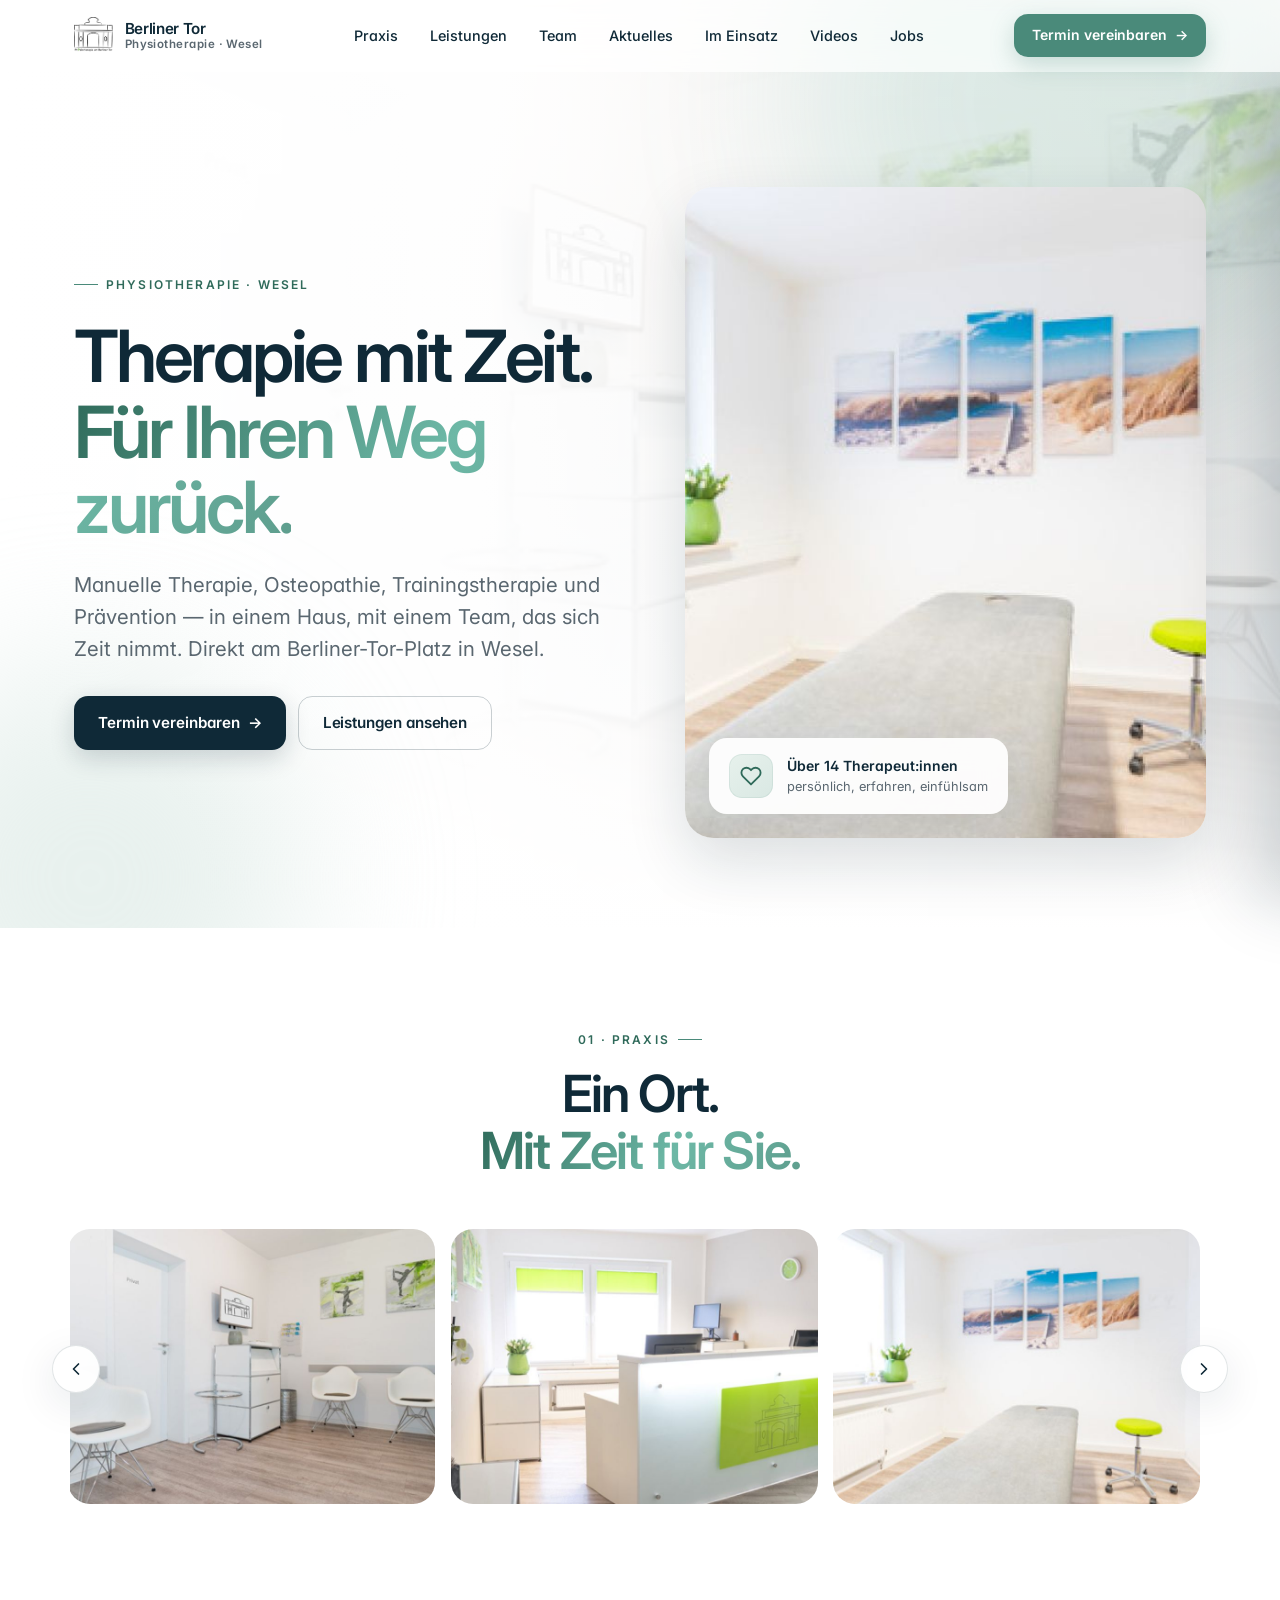
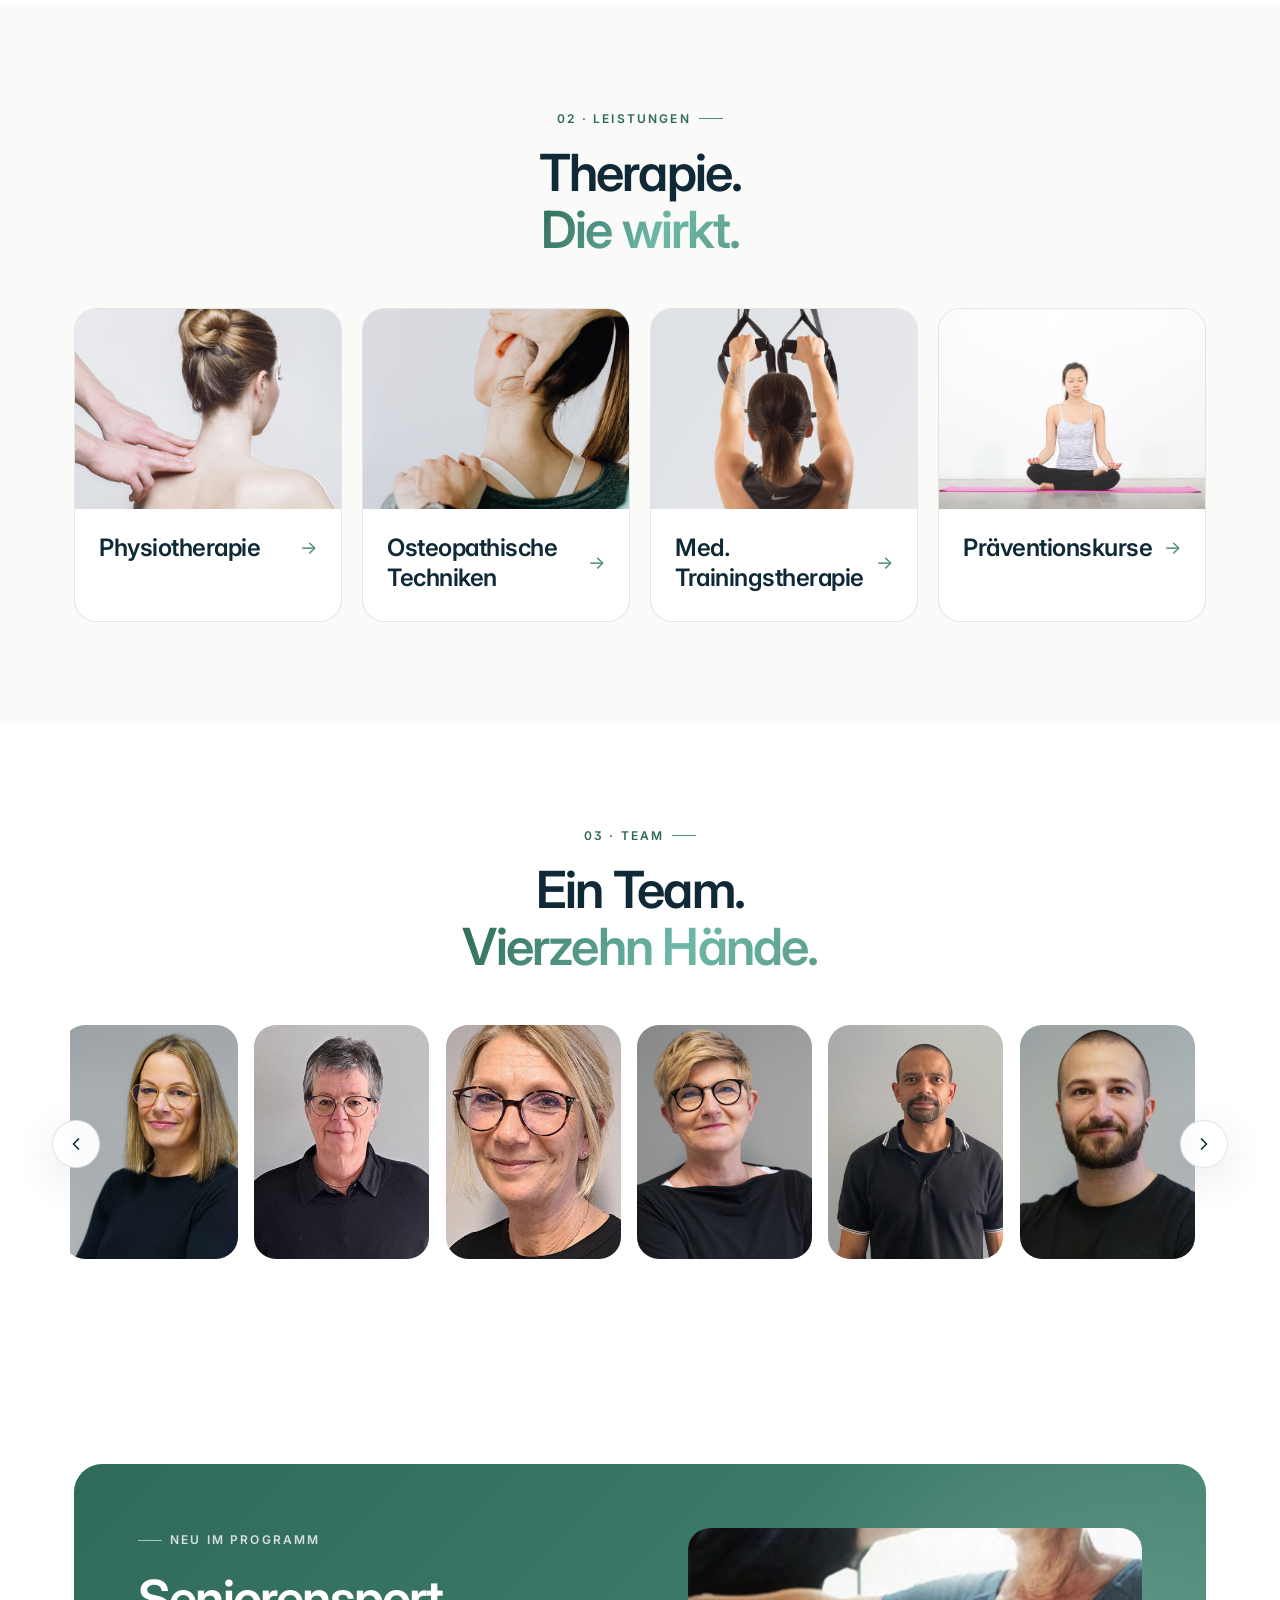
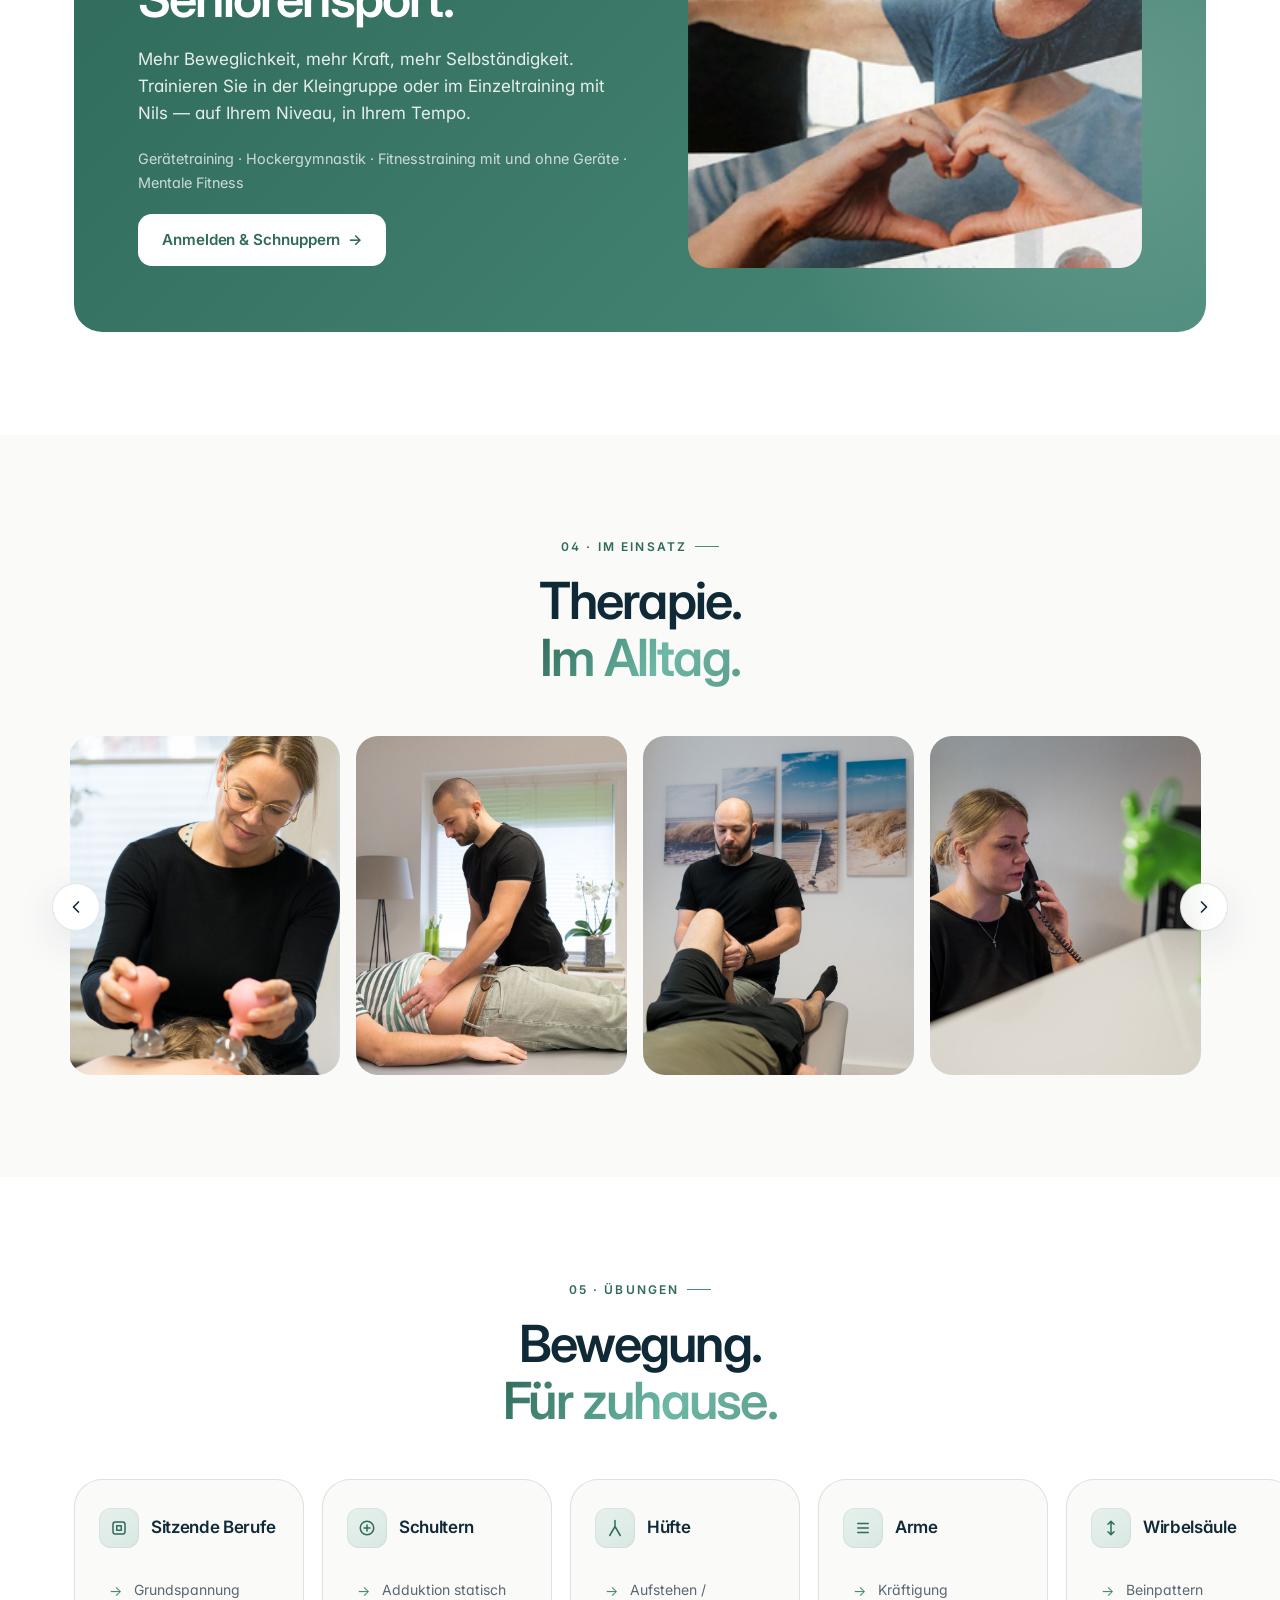
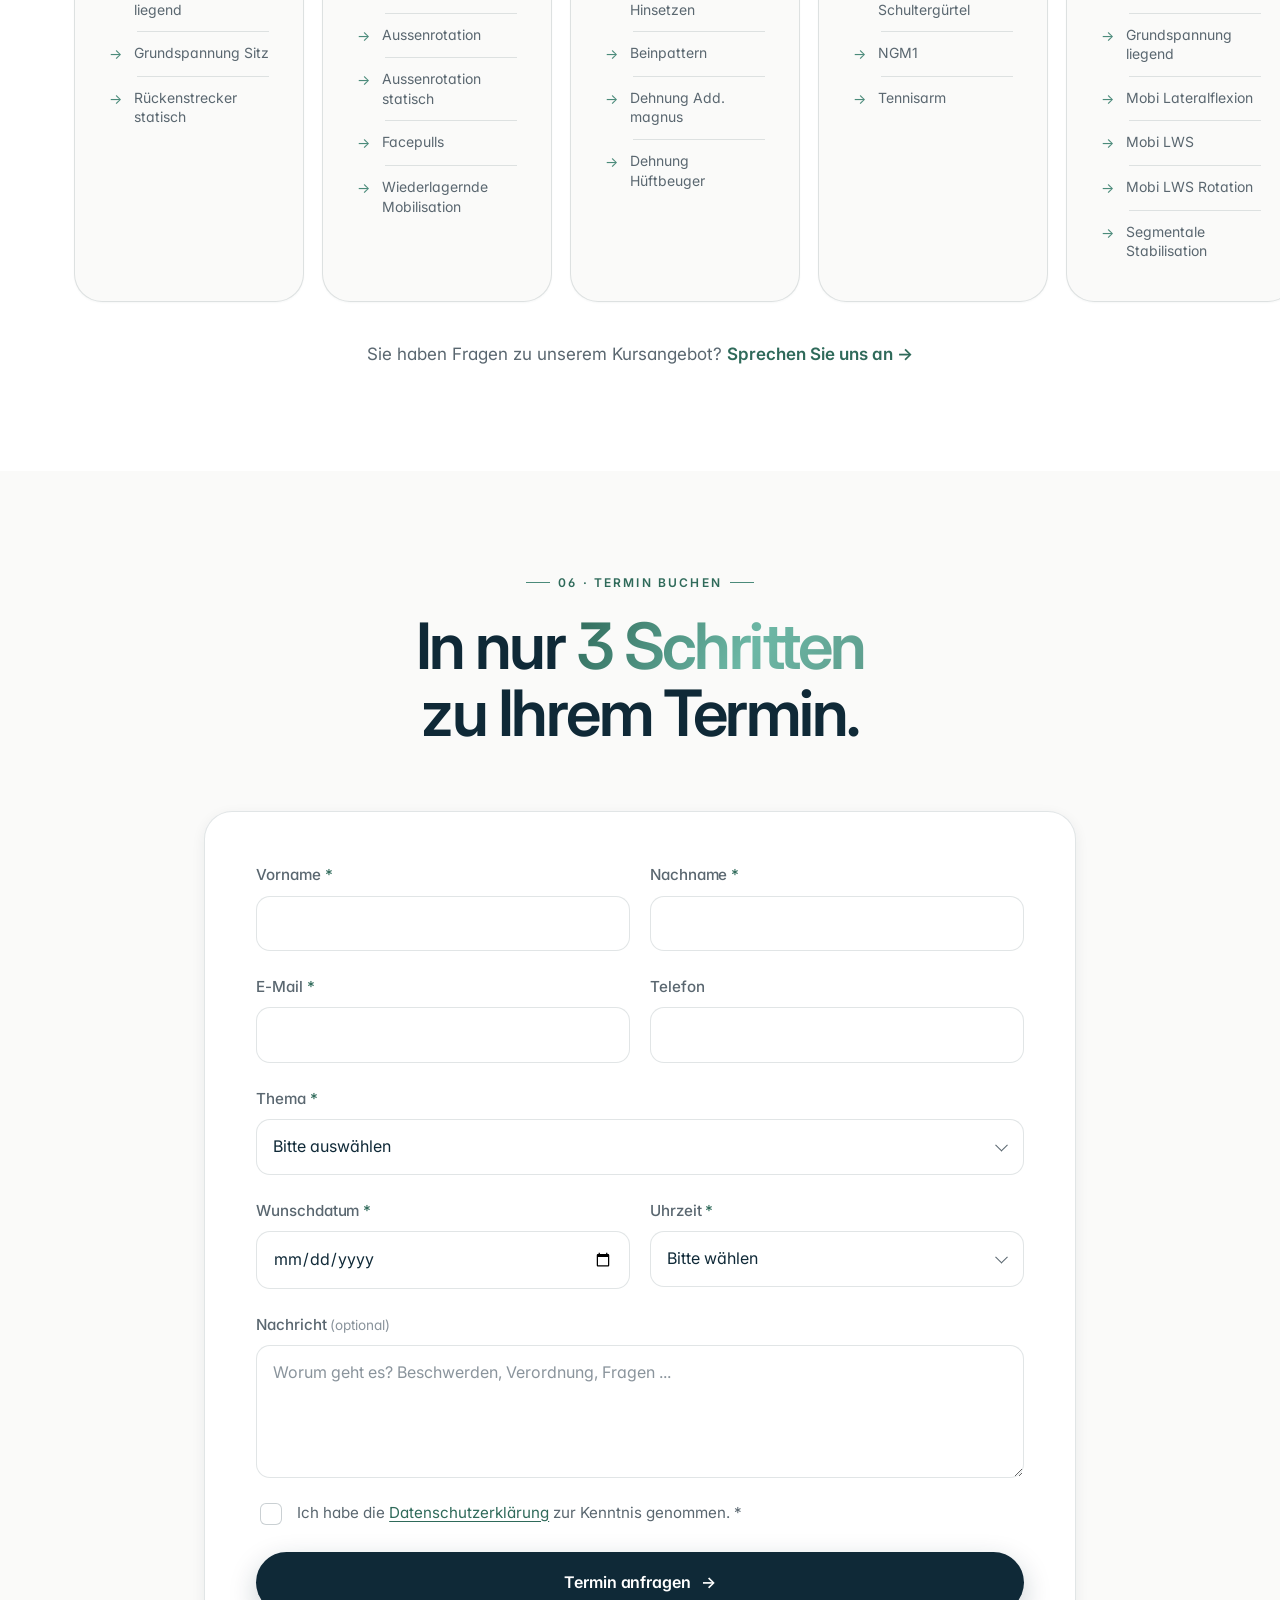
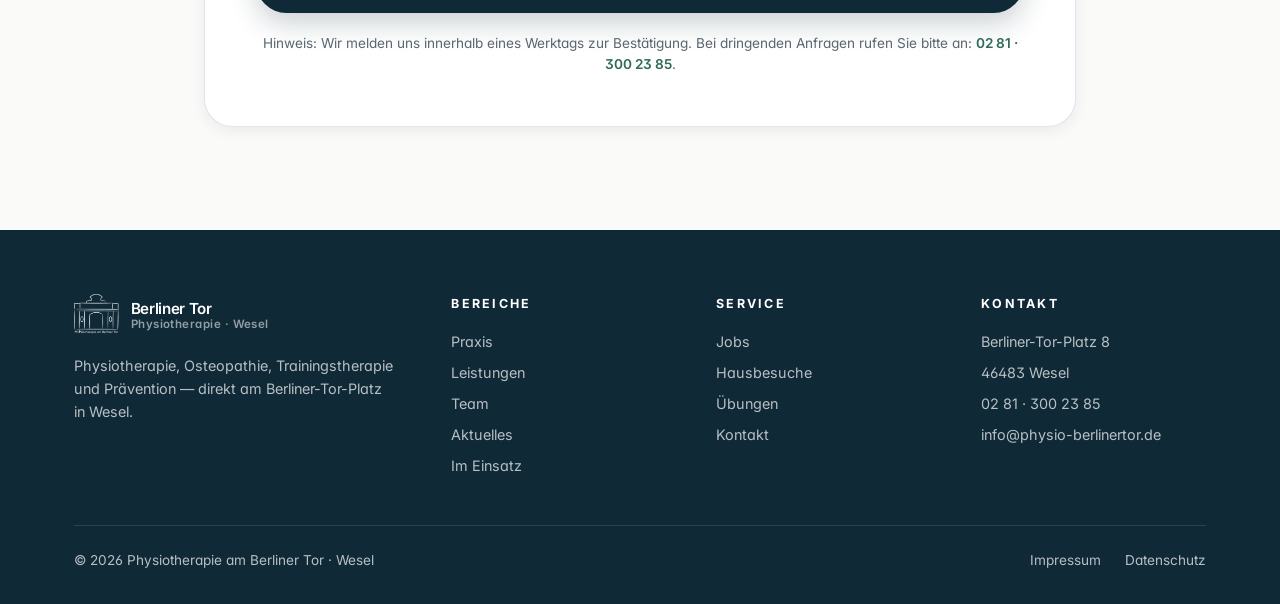
==== index.html @ 019f7c3c "Berlin Physio – Vanilla-HTML-Site Co-Authored-By: Claude Opus 4.8 (1M context) <noreply@anthropic.co" ====
<!DOCTYPE html>
<html lang="de">
<head>
  <meta charset="UTF-8" />
  <meta name="viewport" content="width=device-width, initial-scale=1.0" />
  <title>Physiotherapie am Berliner Tor — Wesel</title>
  <meta name="description" content="Physiotherapie, Osteopathie, Trainingstherapie und Präventionskurse in Wesel. Persönliche Behandlung am Berliner-Tor-Platz." />
  <meta name="theme-color" content="#0f2937" />

  <link rel="preconnect" href="https://fonts.googleapis.com">
  <link rel="preconnect" href="https://fonts.gstatic.com" crossorigin>
  <link rel="stylesheet" href="https://fonts.googleapis.com/css2?family=Inter:wght@400;500;600;700&family=Playfair+Display:ital,wght@1,500;1,600&display=swap">

  <link rel="icon" type="image/png" href="images/logo.png">
  <link rel="stylesheet" href="style.css">
</head>
<body>

<!-- =============== HEADER =============== -->
<header class="site-header" id="header">
  <div class="container nav">
    <a href="#" class="brand">
      <img src="images/logo.png" alt="Physiotherapie am Berliner Tor — Logo">
      <span class="brand-text">
        <strong>Berliner Tor</strong>
        <span>Physiotherapie · Wesel</span>
      </span>
    </a>

    <nav>
      <ul class="nav-list">
        <li><a href="#praxis">Praxis</a></li>
        <li><a href="#leistungen">Leistungen</a></li>
        <li><a href="#team">Team</a></li>
        <li><a href="#aktuelles">Aktuelles</a></li>
        <li><a href="#einsatz">Im Einsatz</a></li>
        <li><a href="#videos">Videos</a></li>
        <li><a href="jobs.html">Jobs</a></li>
      </ul>
    </nav>

    <a href="#termin" class="btn btn-accent btn-sm nav-cta">
      Termin vereinbaren
      <span class="arrow">→</span>
    </a>

    <button class="menu-toggle" id="menuToggle" aria-label="Menü">
      <span></span>
    </button>
  </div>
</header>

<!-- =============== DRAWER =============== -->
<aside class="drawer" id="drawer">
  <div class="drawer-inner">
    <a href="#praxis">Praxis</a>
    <a href="#leistungen">Leistungen</a>
    <a href="#team">Team</a>
    <a href="#aktuelles">Aktuelles</a>
    <a href="#einsatz">Im Einsatz</a>
    <a href="#videos">Videos</a>
    <a href="jobs.html">Jobs</a>
    <a href="kontakt.html">Kontakt</a>
    <a href="#termin" class="btn btn-accent">Termin vereinbaren</a>
  </div>
</aside>

<!-- =============== HERO =============== -->
<section class="hero">
  <div class="hero-bg" aria-hidden="true">
    <img src="images/praxis/warteraum-1.jpeg" alt="" loading="eager">
    <div class="hero-bg-wash"></div>
  </div>
  <span class="hero-orb hero-orb-1" aria-hidden="true"></span>
  <span class="hero-orb hero-orb-2" aria-hidden="true"></span>
  <div class="container hero-inner">
    <div class="hero-copy">
      <span class="eyebrow reveal">Physiotherapie · Wesel</span>
      <h1 class="reveal" data-delay="1">
        Therapie mit Zeit.<br>
        <span class="accent-gradient">Für Ihren Weg zurück.</span>
      </h1>
      <p class="lead reveal" data-delay="2">
        Manuelle Therapie, Osteopathie, Trainingstherapie und Prävention —
        in einem Haus, mit einem Team, das sich Zeit nimmt. Direkt am Berliner-Tor-Platz in Wesel.
      </p>

      <div class="hero-actions reveal" data-delay="3">
        <a href="#termin" class="btn btn-primary">
          Termin vereinbaren
          <span class="arrow">→</span>
        </a>
        <a href="#leistungen" class="btn btn-ghost">Leistungen ansehen</a>
      </div>

    </div>

    <div class="hero-visual reveal" data-delay="2">
      <img src="images/praxis/behandlungsraum-1.jpeg" alt="Behandlungsraum der Praxis" loading="eager">
      <div class="hero-badge">
        <div class="hero-badge-icon" aria-hidden="true">
          <svg width="22" height="22" viewBox="0 0 24 24" fill="none" stroke="currentColor" stroke-width="2" stroke-linecap="round" stroke-linejoin="round"><path d="M20.84 4.61a5.5 5.5 0 0 0-7.78 0L12 5.67l-1.06-1.06a5.5 5.5 0 0 0-7.78 7.78L12 21.23l8.84-8.84a5.5 5.5 0 0 0 0-7.78z"/></svg>
        </div>
        <div class="hero-badge-text">
          <strong>Über 14 Therapeut:innen</strong>
          <span>persönlich, erfahren, einfühlsam</span>
        </div>
      </div>
    </div>
  </div>
</section>

<!-- =============== PRAXIS =============== -->
<section id="praxis">
  <div class="container">
    <header class="section-head reveal">
      <span class="eyebrow">01 · Praxis</span>
      <h2>Ein Ort.<br><span class="accent-gradient">Mit Zeit für Sie.</span></h2>
    </header>

    <div class="carousel" data-carousel data-autoplay="3500">
      <div class="carousel-track praxis-track">
        <a class="carousel-item reveal" href="images/praxis/warteraum-1.jpeg" data-lightbox><img src="images/praxis/warteraum-1.jpeg" alt="Warteraum"></a>
        <a class="carousel-item reveal" href="images/praxis/anmeldung.jpeg" data-lightbox><img src="images/praxis/anmeldung.jpeg" alt="Anmeldung / Empfang"></a>
        <a class="carousel-item reveal" href="images/praxis/behandlungsraum-1.jpeg" data-lightbox><img src="images/praxis/behandlungsraum-1.jpeg" alt="Behandlungsraum"></a>
        <a class="carousel-item reveal" href="images/praxis/geraetetraining.jpeg" data-lightbox><img src="images/praxis/geraetetraining.jpeg" alt="Gerätetraining"></a>
        <a class="carousel-item reveal" href="images/praxis/behandlungsraum-2.jpeg" data-lightbox><img src="images/praxis/behandlungsraum-2.jpeg" alt="Weiterer Behandlungsraum"></a>
        <a class="carousel-item reveal" href="images/praxis/warteraum-2.jpeg" data-lightbox><img src="images/praxis/warteraum-2.jpeg" alt="Warteraum 2"></a>
        <a class="carousel-item reveal" href="images/praxis/towel.jpeg" data-lightbox><img src="images/praxis/towel.jpeg" alt="Wohlfühl-Atmosphäre"></a>
      </div>
      <button class="carousel-nav prev" aria-label="Zurück" data-prev>
        <svg width="20" height="20" viewBox="0 0 24 24" fill="none" stroke="currentColor" stroke-width="2" stroke-linecap="round" stroke-linejoin="round"><polyline points="15 18 9 12 15 6"/></svg>
      </button>
      <button class="carousel-nav next" aria-label="Weiter" data-next>
        <svg width="20" height="20" viewBox="0 0 24 24" fill="none" stroke="currentColor" stroke-width="2" stroke-linecap="round" stroke-linejoin="round"><polyline points="9 18 15 12 9 6"/></svg>
      </button>
    </div>
  </div>
</section>

<!-- =============== LEISTUNGEN =============== -->
<section id="leistungen" class="services">
  <div class="container">
    <header class="section-head reveal">
      <span class="eyebrow">02 · Leistungen</span>
      <h2>Therapie.<br><span class="accent-gradient">Die wirkt.</span></h2>
    </header>

    <div class="services-grid">
      <article class="service-card reveal">
        <div class="service-card-img"><img src="images/leistungen/physiotherapie.jpeg" alt="Physiotherapie"></div>
        <div class="service-card-body">
          <button type="button" class="service-toggle" aria-expanded="false">
            <h3>Physiotherapie</h3>
            <span class="service-arrow" aria-hidden="true">→</span>
          </button>
          <div class="service-panel">
            <div class="service-panel-inner">
              <ul>
                <li>Manuelle Therapie (MT)</li>
                <li>Krankengymnastik (KG)</li>
                <li>Manu-Fit</li>
                <li>Manuelle Lymphdrainage</li>
                <li>Kiefergelenk (CMD)</li>
                <li>Kinesiotaping & Schröpfen</li>
                <li>Hot Stone & Klassische Massage</li>
                <li>Thermotherapie</li>
                <li>Bobath · Hausbesuche</li>
              </ul>
            </div>
          </div>
        </div>
      </article>

      <article class="service-card reveal" data-delay="1">
        <div class="service-card-img"><img src="images/leistungen/osteopathie.jpeg" alt="Osteopathie"></div>
        <div class="service-card-body">
          <button type="button" class="service-toggle" aria-expanded="false">
            <h3>Osteopathische Techniken</h3>
            <span class="service-arrow" aria-hidden="true">→</span>
          </button>
          <div class="service-panel">
            <div class="service-panel-inner">
              <ul>
                <li>Parietale Techniken</li>
                <li>Fasziale Techniken</li>
                <li>General Osteopathic Treatment (GOT)</li>
                <li>Strain & Counterstrain</li>
              </ul>
            </div>
          </div>
        </div>
      </article>

      <article class="service-card reveal" data-delay="2">
        <div class="service-card-img"><img src="images/leistungen/mtt.jpeg" alt="Med. Trainingstherapie"></div>
        <div class="service-card-body">
          <button type="button" class="service-toggle" aria-expanded="false">
            <h3>Med. Trainingstherapie</h3>
            <span class="service-arrow" aria-hidden="true">→</span>
          </button>
          <div class="service-panel">
            <div class="service-panel-inner">
              <ul>
                <li>Krankengymnastik am Gerät</li>
                <li>Freies & betreutes Training</li>
                <li>Personal Training</li>
                <li>Funktionelles Training</li>
                <li>Einzel- oder Gruppentraining</li>
              </ul>
              <p class="service-note">Gruppentraining in Kleingruppen bis max. 5 Teilnehmer.</p>
            </div>
          </div>
        </div>
      </article>

      <article class="service-card reveal" data-delay="3">
        <div class="service-card-img"><img src="images/leistungen/praevention.jpeg" alt="Präventionskurse"></div>
        <div class="service-card-body">
          <button type="button" class="service-toggle" aria-expanded="false">
            <h3>Präventionskurse</h3>
            <span class="service-arrow" aria-hidden="true">→</span>
          </button>
          <div class="service-panel">
            <div class="service-panel-inner">
              <ul>
                <li>Hatha Yoga</li>
                <li>Rückenfit</li>
                <li>Faszientraining</li>
                <li>Seniorensport</li>
              </ul>
              <p class="service-note">Bis zu 80 % Erstattung über die Krankenkasse möglich (2× pro Jahr).</p>
            </div>
          </div>
        </div>
      </article>
    </div>
  </div>
</section>

<!-- =============== TEAM =============== -->
<section id="team">
  <div class="container">
    <header class="section-head reveal">
      <span class="eyebrow">03 · Team</span>
      <h2>Ein Team.<br><span class="accent-gradient">Vierzehn Hände.</span></h2>
    </header>

    <div class="carousel" data-carousel data-autoplay="3500">
      <div class="carousel-track team-track">
        <div class="carousel-item team-item reveal"><img src="images/team/inge.jpeg" alt="Inge"><div class="team-card-name">Inge</div></div>
        <div class="carousel-item team-item reveal"><img src="images/team/sonja.jpeg" alt="Sonja"><div class="team-card-name">Sonja · Empfang</div></div>
        <div class="carousel-item team-item reveal"><img src="images/team/alexandra.jpeg" alt="Alexandra"><div class="team-card-name">Alexandra</div></div>
        <div class="carousel-item team-item reveal"><img src="images/team/teammitglied-1.jpeg" alt="Teammitglied"><div class="team-card-name">Therapie</div></div>
        <div class="carousel-item team-item reveal"><img src="images/team/nils.jpeg" alt="Nils"><div class="team-card-name">Nils · Trainer</div></div>
        <div class="carousel-item team-item reveal"><img src="images/team/teammitglied-2.jpeg" alt="Teammitglied"><div class="team-card-name">Therapie</div></div>
        <div class="carousel-item team-item reveal"><img src="images/team/teammitglied-3.jpeg" alt="Teammitglied"><div class="team-card-name">Therapie</div></div>
        <div class="carousel-item team-item reveal"><img src="images/team/daniel.jpeg" alt="Daniel Borgmann"><div class="team-card-name">Daniel Borgmann</div></div>
        <div class="carousel-item team-item reveal"><img src="images/team/teammitglied-4.jpeg" alt="Teammitglied"><div class="team-card-name">Therapie</div></div>
        <div class="carousel-item team-item reveal"><img src="images/team/m-geling.jpeg" alt="M. Geling"><div class="team-card-name">M. Geling</div></div>
        <div class="carousel-item team-item reveal"><img src="images/team/david.jpeg" alt="David"><div class="team-card-name">David</div></div>
        <div class="carousel-item team-item reveal"><img src="images/team/malte.jpeg" alt="Malte"><div class="team-card-name">Malte</div></div>
        <div class="carousel-item team-item reveal"><img src="images/team/teammitglied-5.jpeg" alt="Teammitglied"><div class="team-card-name">Therapie</div></div>
        <div class="carousel-item team-item reveal"><img src="images/team/teammitglied-6.jpeg" alt="Teammitglied"><div class="team-card-name">Therapie</div></div>
      </div>
      <button class="carousel-nav prev" aria-label="Zurück" data-prev>
        <svg width="20" height="20" viewBox="0 0 24 24" fill="none" stroke="currentColor" stroke-width="2" stroke-linecap="round" stroke-linejoin="round"><polyline points="15 18 9 12 15 6"/></svg>
      </button>
      <button class="carousel-nav next" aria-label="Weiter" data-next>
        <svg width="20" height="20" viewBox="0 0 24 24" fill="none" stroke="currentColor" stroke-width="2" stroke-linecap="round" stroke-linejoin="round"><polyline points="9 18 15 12 9 6"/></svg>
      </button>
    </div>
  </div>
</section>

<!-- =============== AKTUELLES =============== -->
<section id="aktuelles">
  <div class="container">
    <div class="highlight reveal">
      <div class="highlight-copy">
        <span class="eyebrow">Neu im Programm</span>
        <h2>Seniorensport.</h2>
        <p>Mehr Beweglichkeit, mehr Kraft, mehr Selbständigkeit. Trainieren Sie in der Kleingruppe oder im Einzeltraining mit Nils — auf Ihrem Niveau, in Ihrem Tempo.</p>
        <p style="font-size: 0.9rem; opacity: 0.85;">
          Gerätetraining · Hockergymnastik · Fitnesstraining mit und ohne Geräte · Mentale Fitness
        </p>
        <a href="#termin" class="btn btn-light">
          Anmelden &amp; Schnuppern
          <span class="arrow">→</span>
        </a>
      </div>
      <div class="highlight-visual">
        <img src="images/aktuelles/seniorensport.png" alt="Seniorensport">
      </div>
    </div>
  </div>
</section>

<!-- =============== IM EINSATZ =============== -->
<section id="einsatz" class="einsatz">
  <div class="container">
    <header class="section-head reveal">
      <span class="eyebrow">04 · Im Einsatz</span>
      <h2>Therapie.<br><span class="accent-gradient">Im Alltag.</span></h2>
    </header>

    <div class="carousel" data-carousel data-autoplay="3500">
      <div class="carousel-track einsatz-track">
        <a class="carousel-item reveal" href="images/einsatz/einsatz-1.jpeg" data-lightbox><img src="images/einsatz/einsatz-1.jpeg" alt="Im Einsatz"></a>
        <a class="carousel-item reveal" href="images/einsatz/einsatz-2.jpeg" data-lightbox><img src="images/einsatz/einsatz-2.jpeg" alt="Im Einsatz"></a>
        <a class="carousel-item reveal" href="images/einsatz/einsatz-3.jpeg" data-lightbox><img src="images/einsatz/einsatz-3.jpeg" alt="Im Einsatz"></a>
        <a class="carousel-item reveal" href="images/einsatz/einsatz-4.jpeg" data-lightbox><img src="images/einsatz/einsatz-4.jpeg" alt="Im Einsatz"></a>
        <a class="carousel-item reveal" href="images/einsatz/training.jpeg" data-lightbox><img src="images/einsatz/training.jpeg" alt="Training"></a>
        <a class="carousel-item reveal" href="images/einsatz/einsatz-5.jpeg" data-lightbox><img src="images/einsatz/einsatz-5.jpeg" alt="Im Einsatz"></a>
        <a class="carousel-item reveal" href="images/einsatz/rezi.jpeg" data-lightbox><img src="images/einsatz/rezi.jpeg" alt="Rezeption"></a>
        <a class="carousel-item reveal" href="images/einsatz/einsatz-6.jpeg" data-lightbox><img src="images/einsatz/einsatz-6.jpeg" alt="Im Einsatz"></a>
        <a class="carousel-item reveal" href="images/einsatz/knie.jpeg" data-lightbox><img src="images/einsatz/knie.jpeg" alt="Knie-Therapie"></a>
      </div>
      <button class="carousel-nav prev" aria-label="Zurück" data-prev>
        <svg width="20" height="20" viewBox="0 0 24 24" fill="none" stroke="currentColor" stroke-width="2" stroke-linecap="round" stroke-linejoin="round"><polyline points="15 18 9 12 15 6"/></svg>
      </button>
      <button class="carousel-nav next" aria-label="Weiter" data-next>
        <svg width="20" height="20" viewBox="0 0 24 24" fill="none" stroke="currentColor" stroke-width="2" stroke-linecap="round" stroke-linejoin="round"><polyline points="9 18 15 12 9 6"/></svg>
      </button>
    </div>
  </div>
</section>

<!-- =============== VIDEOS =============== -->
<section id="videos">
  <div class="container">
    <header class="section-head reveal">
      <span class="eyebrow">05 · Übungen</span>
      <h2>Bewegung.<br><span class="accent-gradient">Für zuhause.</span></h2>
    </header>

    <div class="videos-grid">
      <div class="video-cat reveal">
        <div class="video-cat-head">
          <div class="icon"><svg width="18" height="18" viewBox="0 0 24 24" fill="none" stroke="currentColor" stroke-width="2" stroke-linecap="round" stroke-linejoin="round"><rect x="4" y="4" width="16" height="16" rx="3"/><path d="M9 9h6v6H9z"/></svg></div>
          <h4>Sitzende Berufe</h4>
        </div>
        <ul class="exercise-list">
          <li class="exercise">
            <button type="button" class="exercise-toggle" aria-expanded="false">
              <span class="exercise-arrow" aria-hidden="true">→</span>
              <span class="exercise-name">Grundspannung liegend</span>
            </button>
            <div class="exercise-panel">
              <div class="exercise-video">
                <video controls preload="none" playsinline>
                  <source src="images/video/sitzende-berufe/grundspannung-liegend-gestreckt.mp4" type="video/mp4">
                </video>
              </div>
              <ul class="exercise-points">
                <li>Ausgangsposition ruhig einnehmen</li>
                <li>Bewegung langsam und kontrolliert ausführen</li>
                <li>2–3 Sätze à 10–15 Wiederholungen</li>
                <li>Bei Schmerzen Übung abbrechen</li>
              </ul>
            </div>
          </li>
          <li class="exercise">
            <button type="button" class="exercise-toggle" aria-expanded="false">
              <span class="exercise-arrow" aria-hidden="true">→</span>
              <span class="exercise-name">Grundspannung Sitz</span>
            </button>
            <div class="exercise-panel">
              <div class="exercise-video">
                <video controls preload="none" playsinline>
                  <source src="images/video/sitzende-berufe/grundspannung-sitz.mp4" type="video/mp4">
                </video>
              </div>
              <ul class="exercise-points">
                <li>Ausgangsposition ruhig einnehmen</li>
                <li>Bewegung langsam und kontrolliert ausführen</li>
                <li>2–3 Sätze à 10–15 Wiederholungen</li>
                <li>Bei Schmerzen Übung abbrechen</li>
              </ul>
            </div>
          </li>
          <li class="exercise">
            <button type="button" class="exercise-toggle" aria-expanded="false">
              <span class="exercise-arrow" aria-hidden="true">→</span>
              <span class="exercise-name">Rückenstrecker statisch</span>
            </button>
            <div class="exercise-panel">
              <div class="exercise-video">
                <video controls preload="none" playsinline>
                  <source src="images/video/sitzende-berufe/rueckenstrecker-statisch.mp4" type="video/mp4">
                </video>
              </div>
              <ul class="exercise-points">
                <li>Ausgangsposition ruhig einnehmen</li>
                <li>Bewegung langsam und kontrolliert ausführen</li>
                <li>2–3 Sätze à 10–15 Wiederholungen</li>
                <li>Bei Schmerzen Übung abbrechen</li>
              </ul>
            </div>
          </li>
        </ul>
      </div>

      <div class="video-cat reveal" data-delay="1">
        <div class="video-cat-head">
          <div class="icon"><svg width="18" height="18" viewBox="0 0 24 24" fill="none" stroke="currentColor" stroke-width="2" stroke-linecap="round" stroke-linejoin="round"><circle cx="12" cy="12" r="9"/><path d="M8 12h8M12 8v8"/></svg></div>
          <h4>Schultern</h4>
        </div>
        <ul class="exercise-list">
          <li class="exercise">
            <button type="button" class="exercise-toggle" aria-expanded="false">
              <span class="exercise-arrow" aria-hidden="true">→</span>
              <span class="exercise-name">Adduktion statisch</span>
            </button>
            <div class="exercise-panel">
              <div class="exercise-video">
                <video controls preload="none" playsinline>
                  <source src="images/video/schulter/adduktion-schulter-statisch.mp4" type="video/mp4">
                </video>
              </div>
              <ul class="exercise-points">
                <li>Ausgangsposition ruhig einnehmen</li>
                <li>Bewegung langsam und kontrolliert ausführen</li>
                <li>2–3 Sätze à 10–15 Wiederholungen</li>
                <li>Bei Schmerzen Übung abbrechen</li>
              </ul>
            </div>
          </li>
          <li class="exercise">
            <button type="button" class="exercise-toggle" aria-expanded="false">
              <span class="exercise-arrow" aria-hidden="true">→</span>
              <span class="exercise-name">Aussenrotation</span>
            </button>
            <div class="exercise-panel">
              <div class="exercise-video">
                <video controls preload="none" playsinline>
                  <source src="images/video/schulter/aussenrotation-schulter.mp4" type="video/mp4">
                </video>
              </div>
              <ul class="exercise-points">
                <li>Ausgangsposition ruhig einnehmen</li>
                <li>Bewegung langsam und kontrolliert ausführen</li>
                <li>2–3 Sätze à 10–15 Wiederholungen</li>
                <li>Bei Schmerzen Übung abbrechen</li>
              </ul>
            </div>
          </li>
          <li class="exercise">
            <button type="button" class="exercise-toggle" aria-expanded="false">
              <span class="exercise-arrow" aria-hidden="true">→</span>
              <span class="exercise-name">Aussenrotation statisch</span>
            </button>
            <div class="exercise-panel">
              <div class="exercise-video">
                <video controls preload="none" playsinline>
                  <source src="images/video/schulter/aussenrotation-schultersstatisch.mp4" type="video/mp4">
                </video>
              </div>
              <ul class="exercise-points">
                <li>Ausgangsposition ruhig einnehmen</li>
                <li>Bewegung langsam und kontrolliert ausführen</li>
                <li>2–3 Sätze à 10–15 Wiederholungen</li>
                <li>Bei Schmerzen Übung abbrechen</li>
              </ul>
            </div>
          </li>
          <li class="exercise">
            <button type="button" class="exercise-toggle" aria-expanded="false">
              <span class="exercise-arrow" aria-hidden="true">→</span>
              <span class="exercise-name">Facepulls</span>
            </button>
            <div class="exercise-panel">
              <div class="exercise-video">
                <video controls preload="none" playsinline>
                  <source src="images/video/schulter/facepulls.mp4" type="video/mp4">
                </video>
              </div>
              <ul class="exercise-points">
                <li>Ausgangsposition ruhig einnehmen</li>
                <li>Bewegung langsam und kontrolliert ausführen</li>
                <li>2–3 Sätze à 10–15 Wiederholungen</li>
                <li>Bei Schmerzen Übung abbrechen</li>
              </ul>
            </div>
          </li>
          <li class="exercise">
            <button type="button" class="exercise-toggle" aria-expanded="false">
              <span class="exercise-arrow" aria-hidden="true">→</span>
              <span class="exercise-name">Wiederlagernde Mobilisation</span>
            </button>
            <div class="exercise-panel">
              <div class="exercise-video">
                <video controls preload="none" playsinline>
                  <source src="images/video/schulter/wiederlagernde-mobilisation-schulter.mp4" type="video/mp4">
                </video>
              </div>
              <ul class="exercise-points">
                <li>Ausgangsposition ruhig einnehmen</li>
                <li>Bewegung langsam und kontrolliert ausführen</li>
                <li>2–3 Sätze à 10–15 Wiederholungen</li>
                <li>Bei Schmerzen Übung abbrechen</li>
              </ul>
            </div>
          </li>
        </ul>
      </div>

      <div class="video-cat reveal" data-delay="2">
        <div class="video-cat-head">
          <div class="icon"><svg width="18" height="18" viewBox="0 0 24 24" fill="none" stroke="currentColor" stroke-width="2" stroke-linecap="round" stroke-linejoin="round"><path d="M12 2v8M5 22l7-12 7 12"/></svg></div>
          <h4>Hüfte</h4>
        </div>
        <ul class="exercise-list">
          <li class="exercise">
            <button type="button" class="exercise-toggle" aria-expanded="false">
              <span class="exercise-arrow" aria-hidden="true">→</span>
              <span class="exercise-name">Aufstehen / Hinsetzen</span>
            </button>
            <div class="exercise-panel">
              <div class="exercise-video">
                <video controls preload="none" playsinline>
                  <source src="images/video/huefte/aufstehen-hinsetzen.mp4" type="video/mp4">
                </video>
              </div>
              <ul class="exercise-points">
                <li>Ausgangsposition ruhig einnehmen</li>
                <li>Bewegung langsam und kontrolliert ausführen</li>
                <li>2–3 Sätze à 10–15 Wiederholungen</li>
                <li>Bei Schmerzen Übung abbrechen</li>
              </ul>
            </div>
          </li>
          <li class="exercise">
            <button type="button" class="exercise-toggle" aria-expanded="false">
              <span class="exercise-arrow" aria-hidden="true">→</span>
              <span class="exercise-name">Beinpattern</span>
            </button>
            <div class="exercise-panel">
              <div class="exercise-video">
                <video controls preload="none" playsinline>
                  <source src="images/video/huefte/beinpattern.mp4" type="video/mp4">
                </video>
              </div>
              <ul class="exercise-points">
                <li>Ausgangsposition ruhig einnehmen</li>
                <li>Bewegung langsam und kontrolliert ausführen</li>
                <li>2–3 Sätze à 10–15 Wiederholungen</li>
                <li>Bei Schmerzen Übung abbrechen</li>
              </ul>
            </div>
          </li>
          <li class="exercise">
            <button type="button" class="exercise-toggle" aria-expanded="false">
              <span class="exercise-arrow" aria-hidden="true">→</span>
              <span class="exercise-name">Dehnung Add. magnus</span>
            </button>
            <div class="exercise-panel">
              <div class="exercise-video">
                <video controls preload="none" playsinline>
                  <source src="images/video/huefte/dehnung-add-magnus.mp4" type="video/mp4">
                </video>
              </div>
              <ul class="exercise-points">
                <li>Ausgangsposition ruhig einnehmen</li>
                <li>Bewegung langsam und kontrolliert ausführen</li>
                <li>2–3 Sätze à 10–15 Wiederholungen</li>
                <li>Bei Schmerzen Übung abbrechen</li>
              </ul>
            </div>
          </li>
          <li class="exercise">
            <button type="button" class="exercise-toggle" aria-expanded="false">
              <span class="exercise-arrow" aria-hidden="true">→</span>
              <span class="exercise-name">Dehnung Hüftbeuger</span>
            </button>
            <div class="exercise-panel">
              <div class="exercise-video">
                <video controls preload="none" playsinline>
                  <source src="images/video/huefte/dehnung-hueftbeuger.mp4" type="video/mp4">
                </video>
              </div>
              <ul class="exercise-points">
                <li>Ausgangsposition ruhig einnehmen</li>
                <li>Bewegung langsam und kontrolliert ausführen</li>
                <li>2–3 Sätze à 10–15 Wiederholungen</li>
                <li>Bei Schmerzen Übung abbrechen</li>
              </ul>
            </div>
          </li>
        </ul>
      </div>

      <div class="video-cat reveal" data-delay="3">
        <div class="video-cat-head">
          <div class="icon"><svg width="18" height="18" viewBox="0 0 24 24" fill="none" stroke="currentColor" stroke-width="2" stroke-linecap="round" stroke-linejoin="round"><path d="M5 12h14M5 6h14M5 18h14"/></svg></div>
          <h4>Arme</h4>
        </div>
        <ul class="exercise-list">
          <li class="exercise">
            <button type="button" class="exercise-toggle" aria-expanded="false">
              <span class="exercise-arrow" aria-hidden="true">→</span>
              <span class="exercise-name">Kräftigung Schultergürtel</span>
            </button>
            <div class="exercise-panel">
              <div class="exercise-video">
                <video controls preload="none" playsinline>
                  <source src="images/video/arme/kraeftigung-schulterguertel.mp4" type="video/mp4">
                </video>
              </div>
              <ul class="exercise-points">
                <li>Ausgangsposition ruhig einnehmen</li>
                <li>Bewegung langsam und kontrolliert ausführen</li>
                <li>2–3 Sätze à 10–15 Wiederholungen</li>
                <li>Bei Schmerzen Übung abbrechen</li>
              </ul>
            </div>
          </li>
          <li class="exercise">
            <button type="button" class="exercise-toggle" aria-expanded="false">
              <span class="exercise-arrow" aria-hidden="true">→</span>
              <span class="exercise-name">NGM1</span>
            </button>
            <div class="exercise-panel">
              <div class="exercise-video">
                <video controls preload="none" playsinline>
                  <source src="images/video/arme/ngm1.mp4" type="video/mp4">
                </video>
              </div>
              <ul class="exercise-points">
                <li>Ausgangsposition ruhig einnehmen</li>
                <li>Bewegung langsam und kontrolliert ausführen</li>
                <li>2–3 Sätze à 10–15 Wiederholungen</li>
                <li>Bei Schmerzen Übung abbrechen</li>
              </ul>
            </div>
          </li>
          <li class="exercise">
            <button type="button" class="exercise-toggle" aria-expanded="false">
              <span class="exercise-arrow" aria-hidden="true">→</span>
              <span class="exercise-name">Tennisarm</span>
            </button>
            <div class="exercise-panel">
              <div class="exercise-video">
                <video controls preload="none" playsinline>
                  <source src="images/video/arme/tennisarm.mp4" type="video/mp4">
                </video>
              </div>
              <ul class="exercise-points">
                <li>Ausgangsposition ruhig einnehmen</li>
                <li>Bewegung langsam und kontrolliert ausführen</li>
                <li>2–3 Sätze à 10–15 Wiederholungen</li>
                <li>Bei Schmerzen Übung abbrechen</li>
              </ul>
            </div>
          </li>
        </ul>
      </div>

      <div class="video-cat reveal" data-delay="4">
        <div class="video-cat-head">
          <div class="icon"><svg width="18" height="18" viewBox="0 0 24 24" fill="none" stroke="currentColor" stroke-width="2" stroke-linecap="round" stroke-linejoin="round"><path d="M12 3v18M8 7l4-4 4 4M8 17l4 4 4-4"/></svg></div>
          <h4>Wirbelsäule</h4>
        </div>
        <ul class="exercise-list">
          <li class="exercise">
            <button type="button" class="exercise-toggle" aria-expanded="false">
              <span class="exercise-arrow" aria-hidden="true">→</span>
              <span class="exercise-name">Beinpattern</span>
            </button>
            <div class="exercise-panel">
              <div class="exercise-video">
                <video controls preload="none" playsinline>
                  <source src="images/video/wirbelsaeule-becken/beinpattern.mp4" type="video/mp4">
                </video>
              </div>
              <ul class="exercise-points">
                <li>Ausgangsposition ruhig einnehmen</li>
                <li>Bewegung langsam und kontrolliert ausführen</li>
                <li>2–3 Sätze à 10–15 Wiederholungen</li>
                <li>Bei Schmerzen Übung abbrechen</li>
              </ul>
            </div>
          </li>
          <li class="exercise">
            <button type="button" class="exercise-toggle" aria-expanded="false">
              <span class="exercise-arrow" aria-hidden="true">→</span>
              <span class="exercise-name">Grundspannung liegend</span>
            </button>
            <div class="exercise-panel">
              <div class="exercise-video">
                <video controls preload="none" playsinline>
                  <source src="images/video/wirbelsaeule-becken/grundspannung-liegend-gestreckt.mp4" type="video/mp4">
                </video>
              </div>
              <ul class="exercise-points">
                <li>Ausgangsposition ruhig einnehmen</li>
                <li>Bewegung langsam und kontrolliert ausführen</li>
                <li>2–3 Sätze à 10–15 Wiederholungen</li>
                <li>Bei Schmerzen Übung abbrechen</li>
              </ul>
            </div>
          </li>
          <li class="exercise">
            <button type="button" class="exercise-toggle" aria-expanded="false">
              <span class="exercise-arrow" aria-hidden="true">→</span>
              <span class="exercise-name">Mobi Lateralflexion</span>
            </button>
            <div class="exercise-panel">
              <div class="exercise-video">
                <video controls preload="none" playsinline>
                  <source src="images/video/wirbelsaeule-becken/mobi-lateralflexion.mp4" type="video/mp4">
                </video>
              </div>
              <ul class="exercise-points">
                <li>Ausgangsposition ruhig einnehmen</li>
                <li>Bewegung langsam und kontrolliert ausführen</li>
                <li>2–3 Sätze à 10–15 Wiederholungen</li>
                <li>Bei Schmerzen Übung abbrechen</li>
              </ul>
            </div>
          </li>
          <li class="exercise">
            <button type="button" class="exercise-toggle" aria-expanded="false">
              <span class="exercise-arrow" aria-hidden="true">→</span>
              <span class="exercise-name">Mobi LWS</span>
            </button>
            <div class="exercise-panel">
              <div class="exercise-video">
                <video controls preload="none" playsinline>
                  <source src="images/video/wirbelsaeule-becken/mobi-lws.mp4" type="video/mp4">
                </video>
              </div>
              <ul class="exercise-points">
                <li>Ausgangsposition ruhig einnehmen</li>
                <li>Bewegung langsam und kontrolliert ausführen</li>
                <li>2–3 Sätze à 10–15 Wiederholungen</li>
                <li>Bei Schmerzen Übung abbrechen</li>
              </ul>
            </div>
          </li>
          <li class="exercise">
            <button type="button" class="exercise-toggle" aria-expanded="false">
              <span class="exercise-arrow" aria-hidden="true">→</span>
              <span class="exercise-name">Mobi LWS Rotation</span>
            </button>
            <div class="exercise-panel">
              <div class="exercise-video">
                <video controls preload="none" playsinline>
                  <source src="images/video/wirbelsaeule-becken/mobi-lws-rot-sitz.mp4" type="video/mp4">
                </video>
              </div>
              <ul class="exercise-points">
                <li>Ausgangsposition ruhig einnehmen</li>
                <li>Bewegung langsam und kontrolliert ausführen</li>
                <li>2–3 Sätze à 10–15 Wiederholungen</li>
                <li>Bei Schmerzen Übung abbrechen</li>
              </ul>
            </div>
          </li>
          <li class="exercise">
            <button type="button" class="exercise-toggle" aria-expanded="false">
              <span class="exercise-arrow" aria-hidden="true">→</span>
              <span class="exercise-name">Segmentale Stabilisation</span>
            </button>
            <div class="exercise-panel">
              <div class="exercise-video">
                <video controls preload="none" playsinline>
                  <source src="images/video/wirbelsaeule-becken/segmentale-stabilisation.mp4" type="video/mp4">
                </video>
              </div>
              <ul class="exercise-points">
                <li>Ausgangsposition ruhig einnehmen</li>
                <li>Bewegung langsam und kontrolliert ausführen</li>
                <li>2–3 Sätze à 10–15 Wiederholungen</li>
                <li>Bei Schmerzen Übung abbrechen</li>
              </ul>
            </div>
          </li>
        </ul>
      </div>
    </div>

    <p style="text-align: center; margin-top: 2.5rem; color: var(--muted);">
      Sie haben Fragen zu unserem Kursangebot? <a href="kontakt.html" style="color: var(--sage-deep); font-weight: 600;">Sprechen Sie uns an →</a>
    </p>
  </div>
</section>

<!-- =============== TERMIN BUCHEN =============== -->
<section id="termin" class="termin">
  <div class="container">
    <header class="termin-head reveal">
      <span class="eyebrow">06 · Termin buchen</span>
      <h2 class="termin-title">In nur <span class="accent-gradient">3 Schritten</span><br>zu Ihrem Termin.</h2>
    </header>

    <form id="terminForm" class="termin-form reveal" data-delay="1" novalidate>
      <div class="form-row">
        <div class="field">
          <label for="vorname">Vorname <span class="req">*</span></label>
          <input type="text" id="vorname" name="vorname" required autocomplete="given-name">
        </div>
        <div class="field">
          <label for="nachname">Nachname <span class="req">*</span></label>
          <input type="text" id="nachname" name="nachname" required autocomplete="family-name">
        </div>
      </div>

      <div class="form-row">
        <div class="field">
          <label for="email">E-Mail <span class="req">*</span></label>
          <input type="email" id="email" name="email" required autocomplete="email">
        </div>
        <div class="field">
          <label for="telefon">Telefon</label>
          <input type="tel" id="telefon" name="telefon" autocomplete="tel">
        </div>
      </div>

      <div class="field">
        <label for="thema">Thema <span class="req">*</span></label>
        <div class="select-wrap">
          <select id="thema" name="thema" required>
            <option value="">Bitte auswählen</option>
            <option>Erstgespräch / Allgemein</option>
            <option>Physiotherapie / Krankengymnastik</option>
            <option>Manuelle Therapie</option>
            <option>Manuelle Lymphdrainage</option>
            <option>Osteopathie</option>
            <option>Kiefergelenk (CMD)</option>
            <option>Massage / Hot Stone</option>
            <option>Med. Trainingstherapie</option>
            <option>Personal Training</option>
            <option>Präventionskurs (Yoga / Rückenfit / Faszien)</option>
            <option>Seniorensport</option>
            <option>Hausbesuch</option>
          </select>
        </div>
      </div>

      <div class="form-row">
        <div class="field">
          <label for="datum">Wunschdatum <span class="req">*</span></label>
          <input type="date" id="datum" name="datum" required>
        </div>
        <div class="field">
          <label for="uhrzeit">Uhrzeit <span class="req">*</span></label>
          <div class="select-wrap">
            <select id="uhrzeit" name="uhrzeit" required>
              <option value="">Bitte wählen</option>
              <optgroup label="Vormittag">
                <option>07:30</option><option>08:00</option><option>08:30</option>
                <option>09:00</option><option>09:30</option><option>10:00</option>
                <option>10:30</option><option>11:00</option><option>11:30</option>
                <option>12:00</option>
              </optgroup>
              <optgroup label="Nachmittag">
                <option>13:00</option><option>13:30</option><option>14:00</option>
                <option>14:30</option><option>15:00</option><option>15:30</option>
                <option>16:00</option><option>16:30</option><option>17:00</option>
                <option>17:30</option><option>18:00</option><option>18:30</option>
              </optgroup>
            </select>
          </div>
        </div>
      </div>

      <div class="field">
        <label for="nachricht">Nachricht <span class="opt">(optional)</span></label>
        <textarea id="nachricht" name="nachricht" rows="4" placeholder="Worum geht es? Beschwerden, Verordnung, Fragen ..."></textarea>
      </div>

      <label class="checkbox">
        <input type="checkbox" id="dsgvo" name="dsgvo" required>
        <span>Ich habe die <a href="datenschutz.html" target="_blank" rel="noopener">Datenschutzerklärung</a> zur Kenntnis genommen. <span class="req">*</span></span>
      </label>

      <button type="submit" class="btn-submit">
        <span class="btn-submit-label">Termin anfragen</span>
        <span class="btn-submit-arrow">→</span>
      </button>

      <p class="form-hint">
        Hinweis: Wir melden uns innerhalb eines Werktags zur Bestätigung. Bei dringenden Anfragen rufen Sie bitte an:
        <a href="tel:+4928130023850">02 81 · 300 23 85</a>.
      </p>

      <div class="form-success" hidden>
        <strong>Danke!</strong> Ihre E-Mail-App öffnet sich gleich mit der Anfrage. Bitte abschicken — wir melden uns kurzfristig zurück.
      </div>
    </form>
  </div>
</section>

<!-- =============== FOOTER =============== -->
<footer class="site-footer">
  <div class="container">
    <div class="footer-grid">
      <div>
        <div class="brand" style="margin-bottom: 1rem;">
          <img src="images/logo.png" alt="Logo">
          <span class="brand-text">
            <strong>Berliner Tor</strong>
            <span>Physiotherapie · Wesel</span>
          </span>
        </div>
        <p style="font-size: 0.9rem; max-width: 320px;">
          Physiotherapie, Osteopathie, Trainingstherapie und Prävention — direkt am Berliner-Tor-Platz in Wesel.
        </p>
      </div>

      <div>
        <h5>Bereiche</h5>
        <ul class="footer-list">
          <li><a href="#praxis">Praxis</a></li>
          <li><a href="#leistungen">Leistungen</a></li>
          <li><a href="#team">Team</a></li>
          <li><a href="#aktuelles">Aktuelles</a></li>
          <li><a href="#einsatz">Im Einsatz</a></li>
        </ul>
      </div>

      <div>
        <h5>Service</h5>
        <ul class="footer-list">
          <li><a href="jobs.html">Jobs</a></li>
          <li><a href="https://www.physiotherapie-im-hausbesuch.de" target="_blank" rel="noopener">Hausbesuche</a></li>
          <li><a href="#videos">Übungen</a></li>
          <li><a href="kontakt.html">Kontakt</a></li>
        </ul>
      </div>

      <div>
        <h5>Kontakt</h5>
        <ul class="footer-list">
          <li>Berliner-Tor-Platz 8</li>
          <li>46483 Wesel</li>
          <li><a href="tel:+4928130023850">02 81 · 300 23 85</a></li>
          <li><a href="mailto:info@physio-berlinertor.de">info@physio-berlinertor.de</a></li>
        </ul>
      </div>
    </div>

    <div class="footer-bottom">
      <span>© <span id="year"></span> Physiotherapie am Berliner Tor · Wesel</span>
      <div style="display: flex; gap: 1.5rem;">
        <a href="impressum.html">Impressum</a>
        <a href="datenschutz.html">Datenschutz</a>
      </div>
    </div>
  </div>
</footer>

<script src="script.js"></script>
</body>
</html>
---- style.css ----
/* =========================================================
   Physiotherapie am Berliner Tor — Apple-clean Design
   Tokens, Layout, Komponenten, Animationen
   ========================================================= */

:root {
  /* ---------- Farben ---------- */
  --sage:        #4a8a7a;
  --sage-2:      #5e9d8d;
  --sage-soft:   #d9e8e3;
  --sage-glow:   #6db8a6;
  --sage-deep:   #2f6a5a;

  --navy:        #0f2937;
  --ink:         #0f2937;
  --ink-2:       #1f3a48;
  --muted:       #5a6770;
  --muted-soft:  #8a949c;

  --bg:          #ffffff;
  --bg-soft:     #fafaf9;
  --bg-warm:     #f4f0ea;
  --line:        rgba(15, 41, 55, 0.12);
  --line-strong: rgba(15, 41, 55, 0.22);

  --shadow-xs:   0 1px 2px rgba(15, 41, 55, 0.04);
  --shadow-sm:   0 4px 14px rgba(15, 41, 55, 0.07);
  --shadow-md:   0 12px 40px rgba(15, 41, 55, 0.10);
  --shadow-lg:   0 24px 60px rgba(15, 41, 55, 0.14);

  /* ---------- Typo ---------- */
  --font-sans:   "Inter", -apple-system, BlinkMacSystemFont, "SF Pro Text", system-ui, sans-serif;
  --font-serif:  "Playfair Display", Georgia, serif;

  /* ---------- Layout ---------- */
  --container:   1180px;
  --container-wide: 1280px;
  --radius-sm:   10px;
  --radius:     14px;
  --radius-lg:   22px;
  --radius-xl:   28px;

  /* ---------- Motion ---------- */
  --ease-ios:    cubic-bezier(0.32, 0.72, 0, 1);
  --ease-out:    cubic-bezier(0.16, 1, 0.3, 1);
  --dur-fast:    220ms;
  --dur:         420ms;
  --dur-slow:    700ms;

  --header-h: 72px;
}

/* =========================================================
   Reset
   ========================================================= */
*, *::before, *::after { box-sizing: border-box; }
html { scroll-behavior: smooth; -webkit-text-size-adjust: 100%; }
body {
  margin: 0;
  font-family: var(--font-sans);
  font-size: 17px;
  line-height: 1.6;
  color: var(--ink);
  background: var(--bg);
  -webkit-font-smoothing: antialiased;
  -moz-osx-font-smoothing: grayscale;
  font-feature-settings: "ss01", "cv11";
}
img, svg, video { display: block; max-width: 100%; height: auto; }
a { color: inherit; text-decoration: none; transition: color var(--dur-fast) var(--ease-ios); }
a:hover { color: var(--sage-deep); }
button { font: inherit; background: none; border: none; cursor: pointer; color: inherit; }
ul, ol { padding: 0; margin: 0; list-style: none; }
h1, h2, h3, h4, h5, h6, p { margin: 0; }

::selection { background: var(--sage); color: #fff; }

/* =========================================================
   Typografie
   ========================================================= */
.eyebrow {
  display: inline-flex;
  align-items: center;
  gap: 8px;
  font-size: 0.75rem;
  font-weight: 600;
  letter-spacing: 0.18em;
  text-transform: uppercase;
  color: var(--sage-deep);
}
.eyebrow::before {
  content: "";
  width: 24px;
  height: 1px;
  background: var(--sage);
}

h1, .h1 {
  font-family: var(--font-sans);
  font-size: clamp(2.5rem, 7vw, 5rem);
  font-weight: 600;
  line-height: 1.05;
  letter-spacing: -0.045em;
  color: var(--ink);
}
h2, .h2 {
  font-size: clamp(1.75rem, 4vw, 3.25rem);
  font-weight: 600;
  line-height: 1.1;
  letter-spacing: -0.035em;
  color: var(--ink);
}
h3, .h3 {
  font-size: clamp(1.25rem, 2vw, 1.5rem);
  font-weight: 600;
  line-height: 1.25;
  letter-spacing: -0.022em;
}
h4 {
  font-size: 1.125rem;
  font-weight: 600;
  letter-spacing: -0.015em;
}

.accent-serif {
  font-family: var(--font-serif);
  font-style: italic;
  font-weight: 500;
  color: var(--sage-deep);
}
.accent-gradient {
  background: linear-gradient(120deg, var(--sage-deep) 0%, var(--sage-glow) 60%, var(--sage-2) 100%);
  -webkit-background-clip: text;
  background-clip: text;
  -webkit-text-fill-color: transparent;
}

.lead {
  font-size: clamp(1.125rem, 1.5vw, 1.25rem);
  line-height: 1.55;
  color: var(--muted);
  max-width: 62ch;
}

/* =========================================================
   Layout
   ========================================================= */
.container {
  width: 100%;
  max-width: var(--container);
  margin: 0 auto;
  padding: 0 24px;
}
.container-wide { max-width: var(--container-wide); }

section {
  padding: clamp(4.5rem, 8vw, 8rem) 0;
  position: relative;
}
section.tight { padding: clamp(3rem, 5vw, 5rem) 0; }

.section-head {
  max-width: 760px;
  margin: 0 auto clamp(2.5rem, 4vw, 4rem);
  text-align: center;
  display: flex;
  flex-direction: column;
  align-items: center;
  gap: 1rem;
}
.section-head .eyebrow::after {
  content: "";
  width: 24px;
  height: 1px;
  background: var(--sage);
}
.section-head .eyebrow::before { display: none; }
.section-head p { color: var(--muted); }

/* =========================================================
   Header / Navigation
   ========================================================= */
.site-header {
  position: fixed;
  inset: 0 0 auto 0;
  z-index: 100;
  height: var(--header-h);
  background: rgba(255, 255, 255, 0.72);
  backdrop-filter: saturate(180%) blur(20px);
  -webkit-backdrop-filter: saturate(180%) blur(20px);
  border-bottom: 1px solid transparent;
  transition: background var(--dur-fast) var(--ease-ios), border-color var(--dur-fast);
}
.site-header.scrolled {
  background: rgba(255, 255, 255, 0.85);
  border-bottom-color: var(--line);
}
.nav {
  height: 100%;
  display: flex;
  align-items: center;
  justify-content: space-between;
  gap: 2rem;
}
.brand {
  display: flex;
  align-items: center;
  gap: 12px;
  font-weight: 600;
  letter-spacing: -0.02em;
  color: var(--ink);
}
.brand img { height: 38px; width: auto; }
.brand-text {
  display: flex;
  flex-direction: column;
  line-height: 1.1;
}
.brand-text strong { font-size: 0.95rem; font-weight: 600; }
.brand-text span { font-size: 0.72rem; color: var(--muted); letter-spacing: 0.04em; }

.nav-list {
  display: flex;
  align-items: center;
  gap: 4px;
}
.nav-list a {
  padding: 8px 14px;
  border-radius: 999px;
  font-size: 0.9rem;
  font-weight: 500;
  color: var(--ink);
  transition: background var(--dur-fast), color var(--dur-fast);
}
.nav-list a:hover { background: var(--sage-soft); color: var(--sage-deep); }
.nav-cta {
  display: inline-flex;
  align-items: center;
  gap: 6px;
}

.menu-toggle {
  display: none;
  width: 44px; height: 44px;
  border-radius: 12px;
  align-items: center;
  justify-content: center;
}
.menu-toggle span {
  position: relative;
  width: 18px; height: 1.5px;
  background: var(--ink);
  border-radius: 2px;
  transition: transform var(--dur-fast) var(--ease-ios), opacity var(--dur-fast);
}
.menu-toggle span::before,
.menu-toggle span::after {
  content: "";
  position: absolute;
  left: 0; right: 0;
  height: 1.5px;
  background: var(--ink);
  transition: transform var(--dur-fast) var(--ease-ios);
}
.menu-toggle span::before { top: -6px; }
.menu-toggle span::after  { top: 6px; }
.menu-toggle.open span { transform: rotate(45deg); }
.menu-toggle.open span::before { transform: translateY(6px) rotate(-90deg); }
.menu-toggle.open span::after  { opacity: 0; }

/* Mobile Drawer — seitliches Panel, Seite dahinter bleibt sichtbar/abgedimmt */
.drawer {
  position: fixed;
  inset: 0;
  background: rgba(15, 41, 55, 0);
  -webkit-backdrop-filter: blur(0px);
  backdrop-filter: blur(0px);
  pointer-events: none;
  transition: background var(--dur) var(--ease-ios),
              backdrop-filter var(--dur) var(--ease-ios);
  z-index: 99;
}
.drawer.open {
  background: rgba(15, 41, 55, 0.42);
  -webkit-backdrop-filter: blur(3px);
  backdrop-filter: blur(3px);
  pointer-events: auto;
}
.drawer-inner {
  position: absolute;
  top: var(--header-h);
  right: 0;
  bottom: 0;
  width: min(67vw, 360px);
  background: rgba(255, 255, 255, 0.98);
  -webkit-backdrop-filter: saturate(180%) blur(20px);
  backdrop-filter: saturate(180%) blur(20px);
  border-top-left-radius: var(--radius-xl);
  border-bottom-left-radius: var(--radius-xl);
  box-shadow: -28px 0 70px rgba(15, 41, 55, 0.20);
  padding: 1.5rem 22px calc(1.5rem + env(safe-area-inset-bottom));
  display: flex;
  flex-direction: column;
  gap: 2px;
  overflow-y: auto;
  transform: translateX(100%);
  transition: transform var(--dur) var(--ease-ios);
}
.drawer.open .drawer-inner { transform: translateX(0); }
.drawer-inner a {
  padding: 14px 6px;
  font-size: 1.125rem;
  font-weight: 500;
  border-bottom: 1px solid var(--line);
}
.drawer-inner a:last-of-type { border-bottom: 0; }
.drawer .btn { margin-top: auto; padding-top: 16px; padding-bottom: 16px; }

/* =========================================================
   Buttons
   ========================================================= */
.btn {
  display: inline-flex;
  align-items: center;
  justify-content: center;
  gap: 8px;
  padding: 14px 24px;
  border-radius: 14px;
  font-size: 0.95rem;
  font-weight: 600;
  letter-spacing: -0.005em;
  transition: transform var(--dur-fast) var(--ease-ios),
              background var(--dur-fast),
              box-shadow var(--dur-fast),
              color var(--dur-fast);
  cursor: pointer;
  text-align: center;
  white-space: nowrap;
}
.btn-primary {
  background: var(--ink);
  color: #fff;
  box-shadow: 0 8px 24px rgba(15, 41, 55, 0.18);
}
.btn-primary:hover {
  background: var(--sage-deep);
  color: #fff;
  transform: translateY(-2px);
  box-shadow: 0 14px 32px rgba(47, 106, 90, 0.32);
}
.btn-accent {
  background: var(--sage);
  color: #fff;
  box-shadow: 0 8px 24px rgba(74, 138, 122, 0.28);
}
.btn-accent:hover {
  background: var(--sage-deep);
  transform: translateY(-2px);
  color: #fff;
}
.btn-ghost {
  background: transparent;
  color: var(--ink);
  border: 1px solid var(--line-strong);
}
.btn-ghost:hover {
  border-color: var(--sage);
  color: var(--sage-deep);
  transform: translateY(-2px);
}
.btn-sm { padding: 10px 18px; font-size: 0.875rem; }
.btn .arrow {
  transition: transform var(--dur-fast) var(--ease-ios);
}
.btn:hover .arrow { transform: translateX(3px); }

/* =========================================================
   Hero
   ========================================================= */
.hero {
  padding: calc(var(--header-h) + clamp(4rem, 9vw, 7.5rem)) 0 clamp(4rem, 7vw, 7rem);
  position: relative;
  isolation: isolate;
  overflow: hidden;
  background:
    radial-gradient(60% 80% at 100% 0%, rgba(74, 138, 122, 0.08), transparent 60%),
    radial-gradient(50% 60% at 0% 80%, rgba(217, 232, 227, 0.6), transparent 60%),
    #ffffff;
}

/* ---- Atmosphärischer Hintergrund (Thomas-Stil) ---- */
.hero-bg {
  position: absolute;
  inset: 0;
  z-index: -2;
  pointer-events: none;
}
.hero-bg img {
  position: absolute;
  inset: 0;
  width: 100%;
  height: 100%;
  object-fit: cover;
  object-position: center;
  opacity: 0.5;
}
/* Desktop: links weicher Wash unter dem Text, rechts offener */
.hero-bg-wash {
  position: absolute;
  inset: 0;
  background:
    linear-gradient(90deg, #ffffff 0%, rgba(255,255,255,0.92) 38%, rgba(255,255,255,0.55) 68%, rgba(255,255,255,0.2) 100%),
    linear-gradient(180deg, rgba(255,255,255,0.35) 0%, transparent 28%, rgba(255,255,255,0.4) 62%, rgba(255,255,255,0.85) 86%, #ffffff 100%);
}

/* ---- Weiche Farb-Orbs ---- */
.hero-orb {
  position: absolute;
  z-index: -1;
  border-radius: 50%;
  filter: blur(80px);
  pointer-events: none;
}
.hero-orb-1 {
  top: -180px;
  right: -80px;
  width: 560px;
  height: 560px;
  background: rgba(109, 184, 166, 0.18);
}
.hero-orb-2 {
  bottom: -160px;
  left: -120px;
  width: 420px;
  height: 420px;
  background: rgba(217, 232, 227, 0.6);
}

.hero-inner {
  display: grid;
  grid-template-columns: 1.05fr 1fr;
  gap: clamp(2.5rem, 5vw, 5rem);
  align-items: center;
}
.hero-copy { display: flex; flex-direction: column; gap: 1.5rem; max-width: 620px; }
.hero h1 {
  font-size: clamp(2.5rem, 6.5vw, 4.5rem);
}
.hero .lead { font-size: clamp(1.125rem, 1.6vw, 1.375rem); }
.hero-actions {
  display: flex;
  flex-wrap: wrap;
  gap: 12px;
  margin-top: 0.5rem;
}
.hero-meta {
  display: flex;
  gap: 2rem;
  margin-top: 1rem;
  padding-top: 1.5rem;
  border-top: 1px solid var(--line);
}
.hero-meta div {
  display: flex;
  flex-direction: column;
  gap: 4px;
}
.hero-meta dt {
  font-size: 0.72rem;
  font-weight: 600;
  letter-spacing: 0.14em;
  text-transform: uppercase;
  color: var(--muted-soft);
}
.hero-meta dd {
  margin: 0;
  font-size: 1rem;
  font-weight: 500;
  color: var(--ink);
}

.hero-visual {
  position: relative;
  aspect-ratio: 4 / 5;
  border-radius: var(--radius-xl);
  overflow: hidden;
  box-shadow: var(--shadow-lg);
}
.hero-visual img {
  width: 100%; height: 100%;
  object-fit: cover;
  transform: scale(1.02);
  transition: transform 1.2s var(--ease-ios);
}
.hero-visual:hover img { transform: scale(1.05); }

.hero-badge {
  position: absolute;
  bottom: 24px;
  left: 24px;
  background: rgba(255,255,255,0.92);
  backdrop-filter: blur(14px);
  border-radius: 18px;
  padding: 16px 20px;
  display: flex;
  align-items: center;
  gap: 14px;
  box-shadow: var(--shadow-md);
  max-width: calc(100% - 48px);
}
.hero-badge-icon {
  flex: 0 0 auto;
  width: 44px; height: 44px;
  border-radius: 13px;
  background: linear-gradient(140deg, #e7f1ec 0%, var(--sage-soft) 100%);
  color: var(--sage-deep);
  display: grid; place-items: center;
  box-shadow: inset 0 0 0 1px rgba(47, 106, 90, 0.08);
}
.hero-badge-text {
  display: flex;
  flex-direction: column;
  font-size: 0.875rem;
}
.hero-badge-text strong { font-weight: 600; color: var(--ink); }
.hero-badge-text span { color: var(--muted); font-size: 0.8rem; }

/* =========================================================
   Carousel (Praxis · Team · Im Einsatz)
   ========================================================= */
.carousel {
  position: relative;
}
.carousel-track {
  display: flex;
  gap: 16px;
  overflow-x: auto;
  overflow-y: hidden;
  scroll-snap-type: x mandatory;
  -webkit-overflow-scrolling: touch;
  scrollbar-width: none;
  padding: 4px 4px 8px;
  margin: -4px -4px -8px;
  scroll-padding: 4px;
  scroll-behavior: smooth;
}
.carousel-track::-webkit-scrollbar { display: none; }

.carousel-item {
  position: relative;
  flex: 0 0 auto;
  overflow: hidden;
  border-radius: var(--radius-lg);
  scroll-snap-align: start;
  background: var(--bg-soft);
  transition: transform var(--dur) var(--ease-ios), box-shadow var(--dur);
}
.carousel-item img {
  width: 100%;
  height: 100%;
  object-fit: cover;
  transition: transform 1s var(--ease-ios);
}
@media (hover: hover) {
  .carousel-item:hover { box-shadow: var(--shadow-md); }
  .carousel-item:hover img { transform: scale(1.05); }
}

/* --- Praxis-Carousel: 3 sichtbar Desktop, breite Tiles --- */
.praxis-track .carousel-item {
  width: calc((100% - 32px) / 3);
  aspect-ratio: 4 / 3;
}

/* --- Team-Carousel: 6 sichtbar Desktop, schmale Portraits --- */
.team-track .carousel-item {
  width: calc((100% - 80px) / 6);
  aspect-ratio: 3 / 4;
}
.team-item .team-card-name {
  position: absolute;
  inset: auto 0 0 0;
  padding: 1.5rem 1rem 0.875rem;
  background: linear-gradient(180deg, transparent, rgba(15,41,55,0.78));
  color: #fff;
  font-size: 0.85rem;
  font-weight: 500;
  letter-spacing: -0.005em;
  opacity: 0;
  transform: translateY(8px);
  transition: opacity var(--dur) var(--ease-ios), transform var(--dur) var(--ease-ios);
}
@media (hover: hover) {
  .team-item:hover .team-card-name { opacity: 1; transform: translateY(0); }
  .team-item:hover img { filter: saturate(1.05); }
}
.team-item img { filter: saturate(0.95); transition: transform 0.9s var(--ease-ios), filter var(--dur); }

/* --- Einsatz-Carousel: 4 sichtbar Desktop --- */
.einsatz-track .carousel-item {
  width: calc((100% - 48px) / 4);
  aspect-ratio: 4 / 5;
}

/* --- Navigation Pfeile (Desktop) --- */
.carousel-nav {
  position: absolute;
  top: 50%;
  transform: translateY(-50%);
  width: 48px;
  height: 48px;
  border-radius: 999px;
  background: rgba(255, 255, 255, 0.94);
  backdrop-filter: blur(14px);
  -webkit-backdrop-filter: blur(14px);
  color: var(--ink);
  display: grid;
  place-items: center;
  border: 1px solid var(--line);
  box-shadow: var(--shadow-md);
  cursor: pointer;
  z-index: 5;
  transition: transform var(--dur-fast) var(--ease-ios),
              background var(--dur-fast),
              opacity var(--dur-fast),
              box-shadow var(--dur-fast);
}
.carousel-nav:hover {
  background: var(--ink);
  color: #fff;
  transform: translateY(-50%) scale(1.05);
}
.carousel-nav:active { transform: translateY(-50%) scale(0.96); }
.carousel-nav.prev { left: -22px; }
.carousel-nav.next { right: -22px; }
.carousel-nav[disabled] {
  opacity: 0;
  pointer-events: none;
  transform: translateY(-50%) scale(0.92);
}

/* Fade-Kanten entfernt — kein weißer Schleier über den Rand-Bildern */
.carousel::before,
.carousel::after { content: none; }

/* =========================================================
   Leistungen
   ========================================================= */
.services {
  background: var(--bg-soft);
}
.services-grid {
  display: grid;
  grid-template-columns: repeat(4, 1fr);
  gap: 20px;
}
.service-card {
  background: #fff;
  border-radius: var(--radius-lg);
  overflow: hidden;
  border: 1px solid var(--line);
  display: flex;
  flex-direction: column;
  transition: transform var(--dur) var(--ease-ios), box-shadow var(--dur);
}
.service-card:hover {
  transform: translateY(-4px);
  box-shadow: var(--shadow-md);
}
.service-card-img {
  aspect-ratio: 4 / 3;
  overflow: hidden;
}
.service-card-img img {
  width: 100%; height: 100%;
  object-fit: cover;
  transition: transform 1s var(--ease-ios);
}
.service-card:hover .service-card-img img { transform: scale(1.05); }
.service-card-body {
  padding: 1.5rem 1.5rem 1.75rem;
  display: flex;
  flex-direction: column;
  gap: 0;
  flex: 1;
}
.service-card h3 { letter-spacing: -0.02em; }

/* Aufklappbare Leistungen */
.service-toggle {
  width: 100%;
  display: flex;
  align-items: center;
  justify-content: space-between;
  gap: 12px;
  padding: 0;
  background: none;
  border: 0;
  text-align: left;
  font: inherit;
  color: inherit;
  cursor: pointer;
}
.service-toggle h3 { margin: 0; transition: color var(--dur-fast) var(--ease-ios); }
.service-toggle:hover h3 { color: var(--sage-deep); }
.service-arrow {
  flex: none;
  color: var(--sage);
  font-size: 1.15rem;
  line-height: 1;
  transition: transform var(--dur) var(--ease-ios);
}
.service-toggle[aria-expanded="true"] .service-arrow { transform: rotate(90deg); }

.service-panel {
  overflow: hidden;
  max-height: 0;
  opacity: 0;
  transition: max-height var(--dur) var(--ease-ios), opacity var(--dur) var(--ease-ios);
}
.service-toggle[aria-expanded="true"] + .service-panel {
  max-height: 600px;
  opacity: 1;
}

.service-card ul {
  display: flex;
  flex-direction: column;
  gap: 6px;
  font-size: 0.9rem;
  color: var(--muted);
  padding-top: 0.875rem;
}
.service-card ul li {
  position: relative;
  padding-left: 16px;
}
.service-card ul li::before {
  content: "";
  position: absolute;
  left: 0; top: 10px;
  width: 6px; height: 1px;
  background: var(--sage);
}
.service-note {
  margin-top: 1rem;
  font-size: 0.85rem;
  color: var(--muted-soft);
  font-style: italic;
}

/* Team-Name (Caption auf Team-Carousel-Items) */

/* =========================================================
   Aktuelles / Highlight Banner
   ========================================================= */
.highlight {
  background: linear-gradient(135deg, var(--sage-deep) 0%, var(--sage) 100%);
  color: #fff;
  border-radius: var(--radius-xl);
  overflow: hidden;
  padding: clamp(2.5rem, 5vw, 4.5rem);
  display: grid;
  grid-template-columns: 1.1fr 1fr;
  gap: clamp(2rem, 4vw, 4rem);
  align-items: center;
  position: relative;
}
.highlight::before {
  content: "";
  position: absolute;
  inset: -50% -20% auto auto;
  width: 60%;
  height: 200%;
  background: radial-gradient(circle, rgba(255,255,255,0.18), transparent 60%);
  pointer-events: none;
}
.highlight .eyebrow { color: rgba(255,255,255,0.8); }
.highlight .eyebrow::before { background: rgba(255,255,255,0.6); }
.highlight h2 { color: #fff; }
.highlight p { color: rgba(255,255,255,0.88); }
.highlight-visual {
  border-radius: var(--radius-lg);
  overflow: hidden;
  aspect-ratio: 4 / 3;
  background: rgba(255,255,255,0.08);
}
.highlight-visual img { width: 100%; height: 100%; object-fit: cover; }
.highlight-copy {
  display: flex;
  flex-direction: column;
  gap: 1.25rem;
}
.highlight .btn-light {
  background: #fff;
  color: var(--sage-deep);
  align-self: flex-start;
}
.highlight .btn-light:hover {
  background: var(--ink);
  color: #fff;
  transform: translateY(-2px);
}

/* Einsatz Section (Background) */
.einsatz {
  background: var(--bg-soft);
}

/* =========================================================
   Videos
   ========================================================= */
.videos-grid {
  display: grid;
  grid-template-columns: repeat(5, 1fr);
  gap: 18px;
}
.video-cat {
  background: var(--bg-soft);
  border: 1px solid var(--line);
  border-radius: var(--radius-xl);
  padding: 1.75rem 1.5rem;
  display: flex;
  flex-direction: column;
  gap: 1.25rem;
  box-shadow: var(--shadow-xs);
  transition: transform var(--dur) var(--ease-ios),
              box-shadow var(--dur) var(--ease-ios),
              border-color var(--dur),
              background var(--dur);
}
.video-cat:hover {
  transform: translateY(-4px);
  background: #fff;
  border-color: transparent;
  box-shadow: var(--shadow-md);
}
.video-cat-head {
  display: flex;
  align-items: center;
  gap: 12px;
}
.video-cat-head .icon {
  width: 40px; height: 40px;
  border-radius: 12px;
  background: linear-gradient(140deg, #e7f1ec 0%, var(--sage-soft) 100%);
  color: var(--sage-deep);
  display: grid; place-items: center;
  box-shadow: inset 0 0 0 1px rgba(47, 106, 90, 0.08);
  transition: transform var(--dur) var(--ease-ios);
}
.video-cat:hover .video-cat-head .icon { transform: scale(1.06); }
.video-cat-head h4 { font-size: 1.0625rem; letter-spacing: -0.02em; color: var(--ink); }
.video-cat .exercise-list {
  display: flex;
  flex-direction: column;
  font-size: 0.875rem;
}
.video-cat .exercise {
  position: relative;
  border-radius: 12px;
  transition: background var(--dur-fast) var(--ease-ios);
}
/* iOS-Hairline-Trenner zwischen den Zeilen, an der Beschriftung ausgerichtet */
.video-cat .exercise + .exercise::before {
  content: "";
  position: absolute;
  top: 0;
  left: 38px;
  right: 10px;
  height: 1px;
  background: var(--line);
  transition: opacity var(--dur-fast) var(--ease-ios);
}
/* Hover & aktive Zeile sanft hervorheben, Trenner drumherum ausblenden */
.video-cat .exercise:hover { background: rgba(74, 138, 122, 0.05); }
.video-cat .exercise:has(.exercise-toggle[aria-expanded="true"]) {
  background: rgba(74, 138, 122, 0.07);
}
.video-cat .exercise:hover::before,
.video-cat .exercise:hover + .exercise::before,
.video-cat .exercise:has(.exercise-toggle[aria-expanded="true"])::before,
.video-cat .exercise:has(.exercise-toggle[aria-expanded="true"]) + .exercise::before {
  opacity: 0;
}

.exercise-toggle {
  width: 100%;
  display: flex;
  align-items: flex-start;
  gap: 12px;
  padding: 12px 10px;
  background: none;
  border: 0;
  border-radius: 12px;
  text-align: left;
  font: inherit;
  line-height: 1.4;
  color: var(--muted);
  cursor: pointer;
  transition: color var(--dur-fast) var(--ease-ios);
}
.exercise-toggle:hover { color: var(--sage-deep); }
.exercise-toggle .exercise-arrow {
  color: var(--sage);
  flex: none;
  margin-top: 1px;
  transition: transform var(--dur) var(--ease-ios);
}
.exercise-toggle[aria-expanded="true"] {
  color: var(--sage-deep);
  font-weight: 600;
}
.exercise-toggle[aria-expanded="true"] .exercise-arrow {
  transform: rotate(90deg);
}

.exercise-panel {
  overflow: hidden;
  max-height: 0;
  opacity: 0;
  transition: max-height var(--dur) var(--ease-ios), opacity var(--dur) var(--ease-ios);
}
.exercise-toggle[aria-expanded="true"] + .exercise-panel {
  max-height: 1400px;
  opacity: 1;
}
.exercise-video {
  padding: 4px 12px 14px 34px;
}
.exercise-video video {
  width: 100%;
  max-width: 320px;
  max-height: 70vh;
  border-radius: var(--radius);
  background: #0f2937;
  box-shadow: var(--shadow-sm);
}
.exercise-points {
  list-style: none;
  margin: 0;
  padding: 2px 12px 16px 34px;
  display: flex;
  flex-direction: column;
  gap: 7px;
  color: var(--muted);
}
.exercise-points li {
  position: relative;
  padding-left: 16px;
  line-height: 1.5;
}
.exercise-points li::before {
  content: "";
  position: absolute;
  left: 0;
  top: 0.6em;
  width: 5px;
  height: 5px;
  border-radius: 50%;
  background: var(--sage);
}

/* =========================================================
   Kontakt
   ========================================================= */
.kontakt-grid {
  display: grid;
  grid-template-columns: 1fr 1fr;
  gap: clamp(2rem, 4vw, 4rem);
  align-items: start;
}
.contact-card {
  background: #fff;
  border: 1px solid var(--line);
  border-radius: var(--radius-lg);
  padding: clamp(1.5rem, 3vw, 2.5rem);
  display: flex;
  flex-direction: column;
  gap: 2rem;
}
.contact-block { display: flex; flex-direction: column; gap: 0.5rem; }
.contact-block h4 {
  font-size: 0.78rem;
  letter-spacing: 0.18em;
  text-transform: uppercase;
  color: var(--muted-soft);
  font-weight: 600;
}
.contact-block address {
  font-style: normal;
  line-height: 1.6;
  color: var(--ink);
  font-size: 1.0625rem;
}
.contact-row {
  display: flex;
  align-items: flex-start;
  gap: 12px;
}
.contact-row .ic {
  flex: 0 0 auto;
  width: 40px; height: 40px;
  border-radius: 12px;
  background: linear-gradient(140deg, #e7f1ec 0%, var(--sage-soft) 100%);
  color: var(--sage-deep);
  display: grid; place-items: center;
  box-shadow: inset 0 0 0 1px rgba(47, 106, 90, 0.08);
}
.contact-row a, .contact-row span { font-size: 1.0625rem; color: var(--ink); }
.hours {
  display: grid;
  grid-template-columns: max-content 1fr;
  gap: 0.5rem 1.5rem;
  font-size: 0.95rem;
}
.hours dt { color: var(--muted); }
.hours dd { color: var(--ink); margin: 0; font-variant-numeric: tabular-nums; }

.map-frame {
  position: relative;
  border-radius: var(--radius-lg);
  overflow: hidden;
  aspect-ratio: 4 / 3;
  background: var(--bg-soft);
  border: 1px solid var(--line);
}
.map-frame iframe { width: 100%; height: 100%; border: 0; display: block; }
.map-link {
  position: absolute;
  left: 14px; bottom: 14px;
  display: inline-flex;
  align-items: center;
  gap: 8px;
  padding: 10px 16px;
  background: rgba(255,255,255,0.94);
  backdrop-filter: blur(10px);
  border-radius: 999px;
  font-size: 0.875rem;
  font-weight: 600;
  color: var(--ink);
  box-shadow: var(--shadow-sm);
  transition: transform var(--dur-fast) var(--ease-ios), background var(--dur-fast), color var(--dur-fast);
}
.map-link:hover {
  background: var(--ink);
  color: #fff;
  transform: translateY(-2px);
}
.map-link .arrow { transition: transform var(--dur-fast) var(--ease-ios); }
.map-link:hover .arrow { transform: translateX(3px); }

/* =========================================================
   Termin-Section / Form
   ========================================================= */
.termin { background: var(--bg-soft); }
.termin .container { max-width: 920px; }

.termin-head {
  text-align: center;
  margin-bottom: clamp(2.5rem, 5vw, 4rem);
  display: flex;
  flex-direction: column;
  align-items: center;
  gap: 1.25rem;
}
.termin-head .eyebrow::after {
  content: "";
  width: 24px;
  height: 1px;
  background: var(--sage);
}
.termin-title {
  font-size: clamp(2.25rem, 5.5vw, 4rem);
  font-weight: 600;
  line-height: 1.05;
  letter-spacing: -0.04em;
  max-width: 14ch;
}

.termin-form {
  background: #fff;
  border: 1px solid var(--line);
  border-radius: var(--radius-xl);
  padding: clamp(2rem, 4vw, 3.25rem);
  display: flex;
  flex-direction: column;
  gap: 1.5rem;
  box-shadow: var(--shadow-sm);
}

.form-row {
  display: grid;
  grid-template-columns: 1fr 1fr;
  gap: 1.25rem;
}
.field {
  display: flex;
  flex-direction: column;
  gap: 0.5rem;
}
.field label {
  font-size: 0.95rem;
  font-weight: 500;
  color: var(--muted);
  letter-spacing: -0.005em;
}
.field .req { color: var(--sage-deep); }
.field .opt { color: var(--muted-soft); font-weight: 400; font-size: 0.85rem; }

.field input[type="text"],
.field input[type="email"],
.field input[type="tel"],
.field input[type="date"],
.field textarea,
.field select {
  width: 100%;
  font: inherit;
  font-size: 1rem;
  color: var(--ink);
  background: #fff;
  padding: 14px 16px;
  border: 1.5px solid var(--line);
  border-radius: 14px;
  transition: border-color var(--dur-fast) var(--ease-ios),
              box-shadow var(--dur-fast),
              background var(--dur-fast);
  outline: none;
  appearance: none;
  -webkit-appearance: none;
}
.field input:hover,
.field textarea:hover,
.field select:hover { border-color: var(--line-strong); }
.field input:focus,
.field textarea:focus,
.field select:focus {
  border-color: var(--sage);
  box-shadow: 0 0 0 4px rgba(74, 138, 122, 0.15);
}
.field textarea { resize: vertical; min-height: 110px; font-family: inherit; }
.field input::placeholder,
.field textarea::placeholder { color: var(--muted-soft); }

.field input[type="date"] {
  font-variant-numeric: tabular-nums;
  font-feature-settings: "tnum";
}

.select-wrap { position: relative; }
.select-wrap::after {
  content: "";
  position: absolute;
  right: 18px;
  top: 50%;
  width: 9px; height: 9px;
  border-right: 1.5px solid var(--muted);
  border-bottom: 1.5px solid var(--muted);
  transform: translateY(-70%) rotate(45deg);
  pointer-events: none;
}
.select-wrap select { padding-right: 44px; cursor: pointer; }

.checkbox {
  display: flex;
  align-items: flex-start;
  gap: 12px;
  font-size: 0.95rem;
  color: var(--muted);
  cursor: pointer;
  line-height: 1.5;
}
.checkbox input {
  appearance: none;
  -webkit-appearance: none;
  width: 22px; height: 22px;
  flex: 0 0 auto;
  border: 1.5px solid var(--line-strong);
  border-radius: 6px;
  background: #fff;
  cursor: pointer;
  position: relative;
  transition: background var(--dur-fast), border-color var(--dur-fast);
  margin-top: 1px;
}
.checkbox input:checked {
  background: var(--sage-deep);
  border-color: var(--sage-deep);
}
.checkbox input:checked::after {
  content: "";
  position: absolute;
  left: 6px; top: 2px;
  width: 6px; height: 12px;
  border-right: 2px solid #fff;
  border-bottom: 2px solid #fff;
  transform: rotate(45deg);
}
.checkbox a { color: var(--sage-deep); text-decoration: underline; text-underline-offset: 3px; }

.btn-submit {
  width: 100%;
  padding: 18px 28px;
  background: var(--ink);
  color: #fff;
  border-radius: 999px;
  font-size: 1rem;
  font-weight: 600;
  letter-spacing: -0.005em;
  display: inline-flex;
  align-items: center;
  justify-content: center;
  gap: 10px;
  transition: transform var(--dur-fast) var(--ease-ios),
              background var(--dur-fast),
              box-shadow var(--dur-fast);
  box-shadow: 0 10px 28px rgba(15, 41, 55, 0.22);
}
.btn-submit:hover {
  background: var(--sage-deep);
  transform: translateY(-2px);
  box-shadow: 0 14px 36px rgba(47, 106, 90, 0.32);
}
.btn-submit:active { transform: translateY(0); }
.btn-submit-arrow { transition: transform var(--dur-fast) var(--ease-ios); }
.btn-submit:hover .btn-submit-arrow { transform: translateX(3px); }

.form-hint {
  font-size: 0.85rem;
  color: var(--muted);
  text-align: center;
  line-height: 1.55;
  margin-top: -0.25rem;
}
.form-hint a { color: var(--sage-deep); font-weight: 600; }

.form-success {
  background: var(--sage-soft);
  color: var(--sage-deep);
  padding: 16px 20px;
  border-radius: 14px;
  font-size: 0.95rem;
  text-align: center;
}

/* Invalid State */
.field.invalid input,
.field.invalid select,
.field.invalid textarea {
  border-color: #c43a3a;
  box-shadow: 0 0 0 4px rgba(196, 58, 58, 0.12);
}
.checkbox.invalid input { border-color: #c43a3a; box-shadow: 0 0 0 4px rgba(196, 58, 58, 0.12); }

@media (max-width: 640px) {
  .form-row { grid-template-columns: 1fr; gap: 1rem; }
  .termin-form { padding: 1.75rem; }
}

/* =========================================================
   Footer
   ========================================================= */
.site-footer {
  background: var(--ink);
  color: rgba(255,255,255,0.7);
  padding: 4rem 0 2rem;
}
.footer-grid {
  display: grid;
  grid-template-columns: 1.5fr 1fr 1fr 1fr;
  gap: 2.5rem;
  margin-bottom: 3rem;
}
.site-footer h5 {
  color: #fff;
  font-size: 0.78rem;
  letter-spacing: 0.18em;
  text-transform: uppercase;
  margin-bottom: 1rem;
}
.site-footer a { color: rgba(255,255,255,0.7); }
.site-footer a:hover { color: #fff; }
.site-footer .brand img { filter: brightness(0) invert(1) opacity(0.95); height: 44px; }
.site-footer .brand-text strong { color: #fff; }
.site-footer .brand-text span { color: rgba(255,255,255,0.55); }
.footer-list { display: flex; flex-direction: column; gap: 0.5rem; font-size: 0.9rem; }
.footer-bottom {
  border-top: 1px solid rgba(255,255,255,0.12);
  padding-top: 1.5rem;
  display: flex;
  flex-wrap: wrap;
  justify-content: space-between;
  gap: 1rem;
  font-size: 0.85rem;
}

/* =========================================================
   Animationen — Reveal on Scroll
   ========================================================= */
.reveal {
  opacity: 0;
  transform: translateY(28px);
  transition: opacity 0.9s var(--ease-ios), transform 0.9s var(--ease-ios);
  will-change: opacity, transform;
}
.reveal.in-view { opacity: 1; transform: translateY(0); }
.reveal[data-delay="1"] { transition-delay: 80ms; }
.reveal[data-delay="2"] { transition-delay: 160ms; }
.reveal[data-delay="3"] { transition-delay: 240ms; }
.reveal[data-delay="4"] { transition-delay: 320ms; }

@media (prefers-reduced-motion: reduce) {
  *, *::before, *::after { animation: none !important; transition: none !important; }
  html { scroll-behavior: auto; }
}

/* =========================================================
   Mobile Sticky CTA Bar
   ========================================================= */
.mobile-cta {
  display: none;
  position: fixed;
  inset: auto 0 0 0;
  z-index: 90;
  padding: 10px 12px calc(10px + env(safe-area-inset-bottom));
  background: rgba(255, 255, 255, 0.94);
  backdrop-filter: saturate(180%) blur(20px);
  -webkit-backdrop-filter: saturate(180%) blur(20px);
  border-top: 1px solid var(--line);
  gap: 8px;
}
.mobile-cta a {
  flex: 1;
  display: inline-flex;
  align-items: center;
  justify-content: center;
  gap: 8px;
  padding: 14px 14px;
  border-radius: 14px;
  font-size: 0.95rem;
  font-weight: 600;
  letter-spacing: -0.005em;
  transition: transform var(--dur-fast) var(--ease-ios), background var(--dur-fast);
  min-height: 48px;
}
.mobile-cta a.call {
  background: #fff;
  color: var(--ink);
  border: 1px solid var(--line-strong);
}
.mobile-cta a.book {
  background: var(--ink);
  color: #fff;
  box-shadow: 0 8px 20px rgba(15, 41, 55, 0.22);
}
.mobile-cta a:active { transform: scale(0.98); }
.mobile-cta svg { flex: 0 0 auto; }

/* =========================================================
   Responsive: Tablet
   ========================================================= */
@media (max-width: 1024px) {
  .services-grid { grid-template-columns: repeat(2, 1fr); }
  .videos-grid { grid-template-columns: repeat(3, 1fr); }
  .footer-grid { grid-template-columns: 1.5fr 1fr 1fr; }
  .footer-grid > :nth-child(4) { grid-column: span 3; }

  /* Carousels Tablet: weniger sichtbar */
  .praxis-track .carousel-item { width: calc((100% - 16px) / 2); }
  .team-track .carousel-item { width: calc((100% - 48px) / 4); }
  .einsatz-track .carousel-item { width: calc((100% - 32px) / 3); }
}

/* =========================================================
   Responsive: Mobile (≤ 768px) — Apple-Editorial Pattern
   ========================================================= */
@media (max-width: 768px) {
  :root { --header-h: 60px; }
  body { font-size: 16px; }

  /* ----- Container & Sections: viel mehr Atem ----- */
  .container { padding: 0 22px; }
  section { padding: 5.5rem 0; }
  .section-head {
    text-align: left;
    align-items: flex-start;
    margin-bottom: 2.5rem;
    gap: 1rem;
    max-width: 100%;
  }
  .section-head .eyebrow {
    font-size: 0.7rem;
    letter-spacing: 0.22em;
    color: var(--sage-deep);
  }
  .section-head .eyebrow::before { display: block; }
  .section-head .eyebrow::after { display: none; }
  .section-head p {
    font-size: 1rem;
    text-align: left;
    color: var(--muted);
    line-height: 1.55;
  }

  /* ----- Header ----- */
  .nav-list, .nav-cta { display: none; }
  .menu-toggle { display: inline-flex; }
  .brand img { height: 32px; }
  .brand-text strong { font-size: 0.875rem; }
  .brand-text span { font-size: 0.68rem; }

  /* ----- Type Forward ----- */
  h1, .h1 {
    font-size: clamp(2.5rem, 11vw, 3.5rem);
    letter-spacing: -0.045em;
    line-height: 1;
  }
  h2, .h2 {
    font-size: clamp(2.25rem, 10vw, 3.25rem);
    letter-spacing: -0.045em;
    line-height: 1;
  }
  .lead { font-size: 1.0625rem; line-height: 1.5; }

  /* ----- Hero: kinematisch, edge-to-edge ----- */
  .hero {
    padding: calc(var(--header-h) + 2.5rem) 0 clamp(2.5rem, 8vh, 5rem);
    min-height: 100vh;
    min-height: 100svh;
    display: flex;
    flex-direction: column;
    justify-content: center;
    background:
      radial-gradient(80% 50% at 100% 0%, rgba(74, 138, 122, 0.10), transparent 60%),
      #fff;
  }
  /* Mobile: Bild deutlich sichtbar, Text bleibt lesbar */
  .hero-bg img { opacity: 0.6; }
  .hero-bg-wash {
    background:
      linear-gradient(180deg, rgba(255,255,255,0.78) 0%, rgba(255,255,255,0.42) 45%, rgba(255,255,255,0.55) 100%);
  }
  .hero-orb-1 { width: 360px; height: 360px; top: -120px; right: -100px; }
  .hero-orb-2 { display: none; }
  .hero-inner {
    grid-template-columns: 1fr;
    gap: 2.5rem;
    padding: 0;
  }
  .hero-copy {
    gap: 1.5rem;
    padding: 0 22px;
    max-width: 100%;
  }
  .hero h1 {
    font-size: clamp(2.75rem, 12vw, 4rem);
    line-height: 0.98;
    letter-spacing: -0.05em;
  }
  .hero h1 br { display: none; }
  .hero .lead {
    font-size: 1.0625rem;
    color: var(--muted);
    max-width: 38ch;
  }
  .hero-actions {
    flex-direction: column;
    align-items: stretch;
    gap: 10px;
    margin-top: 0.5rem;
  }
  .hero-actions .btn { width: 100%; min-height: 54px; font-size: 1rem; }
  .hero-actions .btn-ghost { display: none; }

  /* Hero-Meta: als Stat-Block edge-to-edge */
  .hero-meta {
    display: grid;
    grid-template-columns: repeat(3, 1fr);
    gap: 0;
    padding: 1.5rem 22px;
    margin: 0;
    border-top: 1px solid var(--line);
    border-bottom: 1px solid var(--line);
    background: transparent;
  }
  .hero-meta > div {
    display: flex;
    flex-direction: column;
    align-items: flex-start;
    gap: 4px;
    padding-right: 12px;
    text-align: left;
    border-right: 1px solid var(--line);
  }
  .hero-meta > div:last-child { border-right: none; padding-right: 0; }
  .hero-meta dt {
    font-size: 0.6rem;
    letter-spacing: 0.16em;
    text-transform: uppercase;
    color: var(--muted-soft);
    font-weight: 600;
    order: 2;
  }
  .hero-meta dd {
    margin: 0;
    order: 1;
    font-family: var(--font-sans);
  }
  .stat-num {
    font-size: 1.875rem;
    font-weight: 600;
    letter-spacing: -0.04em;
    color: var(--ink);
    font-variant-numeric: tabular-nums;
    line-height: 1;
  }
  .stat-sub {
    font-size: 0.7rem;
    color: var(--muted);
    font-variant-numeric: tabular-nums;
  }

  /* Hero-Visual: edge-to-edge unter dem Copy */
  /* Hero-Bild nur in der Handy-Version ausblenden */
  .hero-visual { display: none; }

  /* ----- Carousels Mobile: Pfeile aus, breitere Tiles ----- */
  .carousel-nav { display: none; }
  .carousel-track {
    gap: 12px;
    padding: 4px 22px;
    margin: 0 -22px;
    scroll-padding: 22px;
  }
  .praxis-track .carousel-item {
    width: 64%;
    aspect-ratio: 4 / 3;
    scroll-snap-align: center;
  }

  /* ----- Leistungen: Editorial-Liste, kein Bild ----- */
  .services-grid {
    counter-reset: srv;
    grid-template-columns: 1fr;
    gap: 0;
    border-top: 1px solid var(--line);
  }
  .service-card {
    counter-increment: srv;
    flex-direction: column;
    border: none;
    border-bottom: 1px solid var(--line);
    border-radius: 0;
    box-shadow: none;
    background: transparent;
    padding: 2rem 0;
    position: relative;
  }
  .service-card:hover { transform: none; box-shadow: none; }
  .service-card-img { display: none; }
  .service-card-body {
    padding: 0;
    gap: 0.75rem;
  }
  .service-card-body::before {
    content: counter(srv, decimal-leading-zero);
    font-family: var(--font-serif);
    font-style: italic;
    font-size: 1.5rem;
    font-weight: 500;
    color: var(--sage-deep);
    letter-spacing: -0.02em;
    line-height: 1;
    margin-bottom: 0.25rem;
  }
  .service-card h3 {
    font-size: 1.5rem;
    letter-spacing: -0.03em;
    color: var(--ink);
    font-weight: 600;
  }
  .service-card ul {
    gap: 8px;
    font-size: 0.95rem;
    color: var(--muted);
    line-height: 1.5;
  }
  .service-note {
    margin-top: 0.5rem;
    color: var(--muted-soft);
  }

  /* ----- Team-Carousel Mobile ----- */
  .team-track .carousel-item {
    width: 44%;
    aspect-ratio: 3 / 4;
    scroll-snap-align: center;
  }
  .team-item .team-card-name {
    opacity: 1;
    transform: none;
    padding: 1.25rem 1rem 1rem;
    font-size: 0.85rem;
  }

  /* ----- Aktuelles / Highlight ----- */
  .highlight {
    grid-template-columns: 1fr;
    padding: 2rem;
    gap: 1.75rem;
    border-radius: var(--radius-xl);
    text-align: left;
  }
  .highlight h2 {
    font-size: clamp(2rem, 9vw, 2.75rem);
    letter-spacing: -0.04em;
    line-height: 1;
  }
  .highlight-visual { order: -1; aspect-ratio: 16 / 11; }
  .highlight .btn-light { width: 100%; min-height: 54px; }

  /* ----- Einsatz-Carousel Mobile ----- */
  .einsatz-track .carousel-item {
    width: 64%;
    aspect-ratio: 4 / 3;
    scroll-snap-align: center;
  }

  /* ----- Videos: iOS-Settings-Liste ----- */
  .videos-grid {
    grid-template-columns: 1fr;
    gap: 0;
    border-top: 1px solid var(--line);
  }
  .video-cat {
    padding: 1.25rem 0;
    border: none;
    border-bottom: 1px solid var(--line);
    border-radius: 0;
    background: transparent;
    flex-direction: column;
    gap: 0.75rem;
  }
  .video-cat:hover { box-shadow: none; border-color: var(--line); }
  .video-cat-head {
    margin-bottom: 0.25rem;
  }
  .video-cat-head h4 {
    font-size: 1.0625rem;
    font-weight: 600;
    letter-spacing: -0.015em;
  }
  .video-cat .exercise-list { gap: 0; }
  .video-cat .exercise { border-radius: 0; }
  .video-cat .exercise:hover { background: none; }
  .video-cat .exercise + .exercise::before { left: 30px; right: 0; }
  .exercise-toggle {
    padding: 14px 0;
    width: 100%;
    font-size: 0.95rem;
  }
  .exercise-points { font-size: 0.9rem; padding-left: 30px; padding-right: 0; }
  .exercise-video { padding-left: 30px; padding-right: 0; }
  .exercise-video video { max-width: 280px; }

  /* ----- Termin ----- */
  .termin-head { text-align: left; align-items: flex-start; }
  .termin-title {
    font-size: clamp(2.25rem, 10vw, 3rem);
    letter-spacing: -0.045em;
    line-height: 1;
    max-width: none;
    text-align: left;
  }
  .termin-form {
    padding: 1.75rem;
    border-radius: var(--radius-xl);
  }
  .form-row { grid-template-columns: 1fr; gap: 1.25rem; }
  .field input,
  .field textarea,
  .field select { padding: 16px 16px; font-size: 16px; }
  .btn-submit { padding: 18px 20px; min-height: 54px; }

  /* ----- Kontakt ----- */
  .kontakt-grid { grid-template-columns: 1fr; gap: 1.5rem; }
  .contact-card { padding: 1.75rem; border-radius: var(--radius-xl); }
  .hours { gap: 0.5rem 1rem; font-size: 0.9rem; }
  .map-frame { aspect-ratio: 4 / 3; border-radius: var(--radius-lg); }

  /* ----- Footer: Spalten nebeneinander ----- */
  .footer-grid {
    grid-template-columns: repeat(3, 1fr);
    gap: 1.75rem 1rem;
    margin-bottom: 2rem;
  }
  .footer-grid > :nth-child(1) { grid-column: 1 / -1; }
  .footer-grid > :nth-child(4) { grid-column: auto; }
  .site-footer h5 { font-size: 0.7rem; letter-spacing: 0.14em; margin-bottom: 0.75rem; }
  .footer-list { font-size: 0.82rem; gap: 0.6rem; overflow-wrap: anywhere; }
  .footer-bottom {
    flex-direction: column;
    align-items: flex-start;
    gap: 0.75rem;
    font-size: 0.8rem;
  }
  .site-footer { padding: 3rem 0 calc(2rem + 76px); }

  .mobile-cta { display: flex; }

  /* Hover-Effekte auf Touch deaktivieren */
  .service-card:hover { transform: none; box-shadow: none; }
  .team-card:hover img { transform: none; }
  .praxis-grid .tile:hover img,
  .einsatz-grid .tile:hover img { transform: none; }
  .hero-visual:hover img { transform: none; }
}

/* =========================================================
   Responsive: Small Mobile (≤ 480px)
   ========================================================= */
@media (max-width: 480px) {
  .container { padding: 0 20px; }
  section { padding: 4.5rem 0; }

  .brand-text { display: none; }
  .brand img { height: 36px; }

  .hero h1 { font-size: 2.5rem; line-height: 0.98; }
  .hero-copy { padding: 0 20px; }
  .hero-meta { padding: 1.25rem 20px; }
  .stat-num { font-size: 1.625rem; }

  .praxis-grid,
  .team-grid,
  .einsatz-grid { padding-inline: 20px; margin: 0 -20px; }
  .praxis-grid > .tile { flex: 0 0 82%; }
  .team-grid > .team-card { flex: 0 0 65%; }

  .section-head h2,
  .termin-title { font-size: 2rem !important; }

  .highlight { padding: 1.75rem; }
  .highlight h2 { font-size: 1.875rem; }

  .termin-form { padding: 1.5rem; }
  .checkbox { font-size: 0.9rem; }

  .contact-card { padding: 1.5rem; gap: 1.5rem; }

  .mobile-cta a { font-size: 0.875rem; padding: 12px; }
  .mobile-cta a.call .label { display: none; }
  .mobile-cta a.call { flex: 0 0 56px; padding: 12px 0; }
}

/* Mobile CTA bei offenem Drawer ausblenden */
body.drawer-open .mobile-cta { opacity: 0; pointer-events: none; transition: opacity .2s; }

/* =========================================================
   Touch-Geräte: Hover deaktivieren
   ========================================================= */
@media (hover: none) and (pointer: coarse) {
  a:hover { color: inherit; }
  .btn:hover { transform: none; }
  .nav-list a:hover { background: transparent; color: var(--ink); }
}
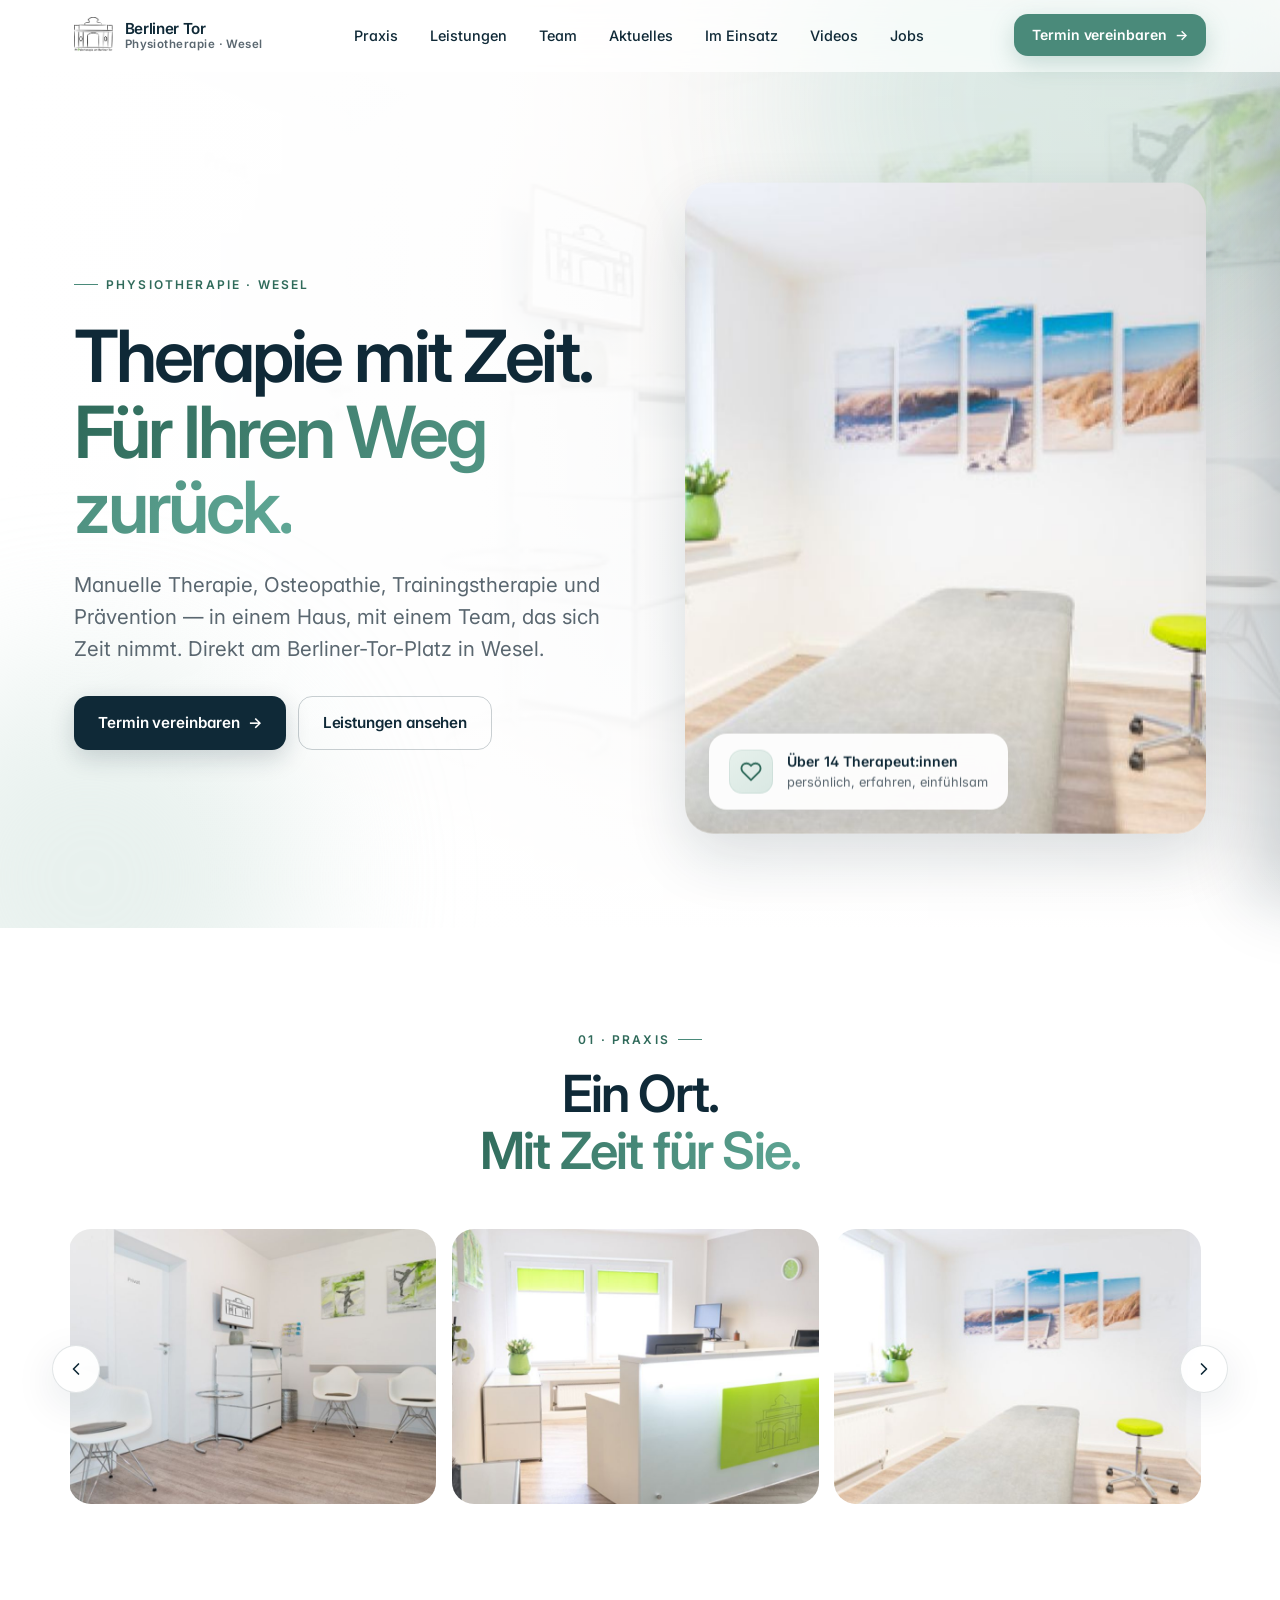
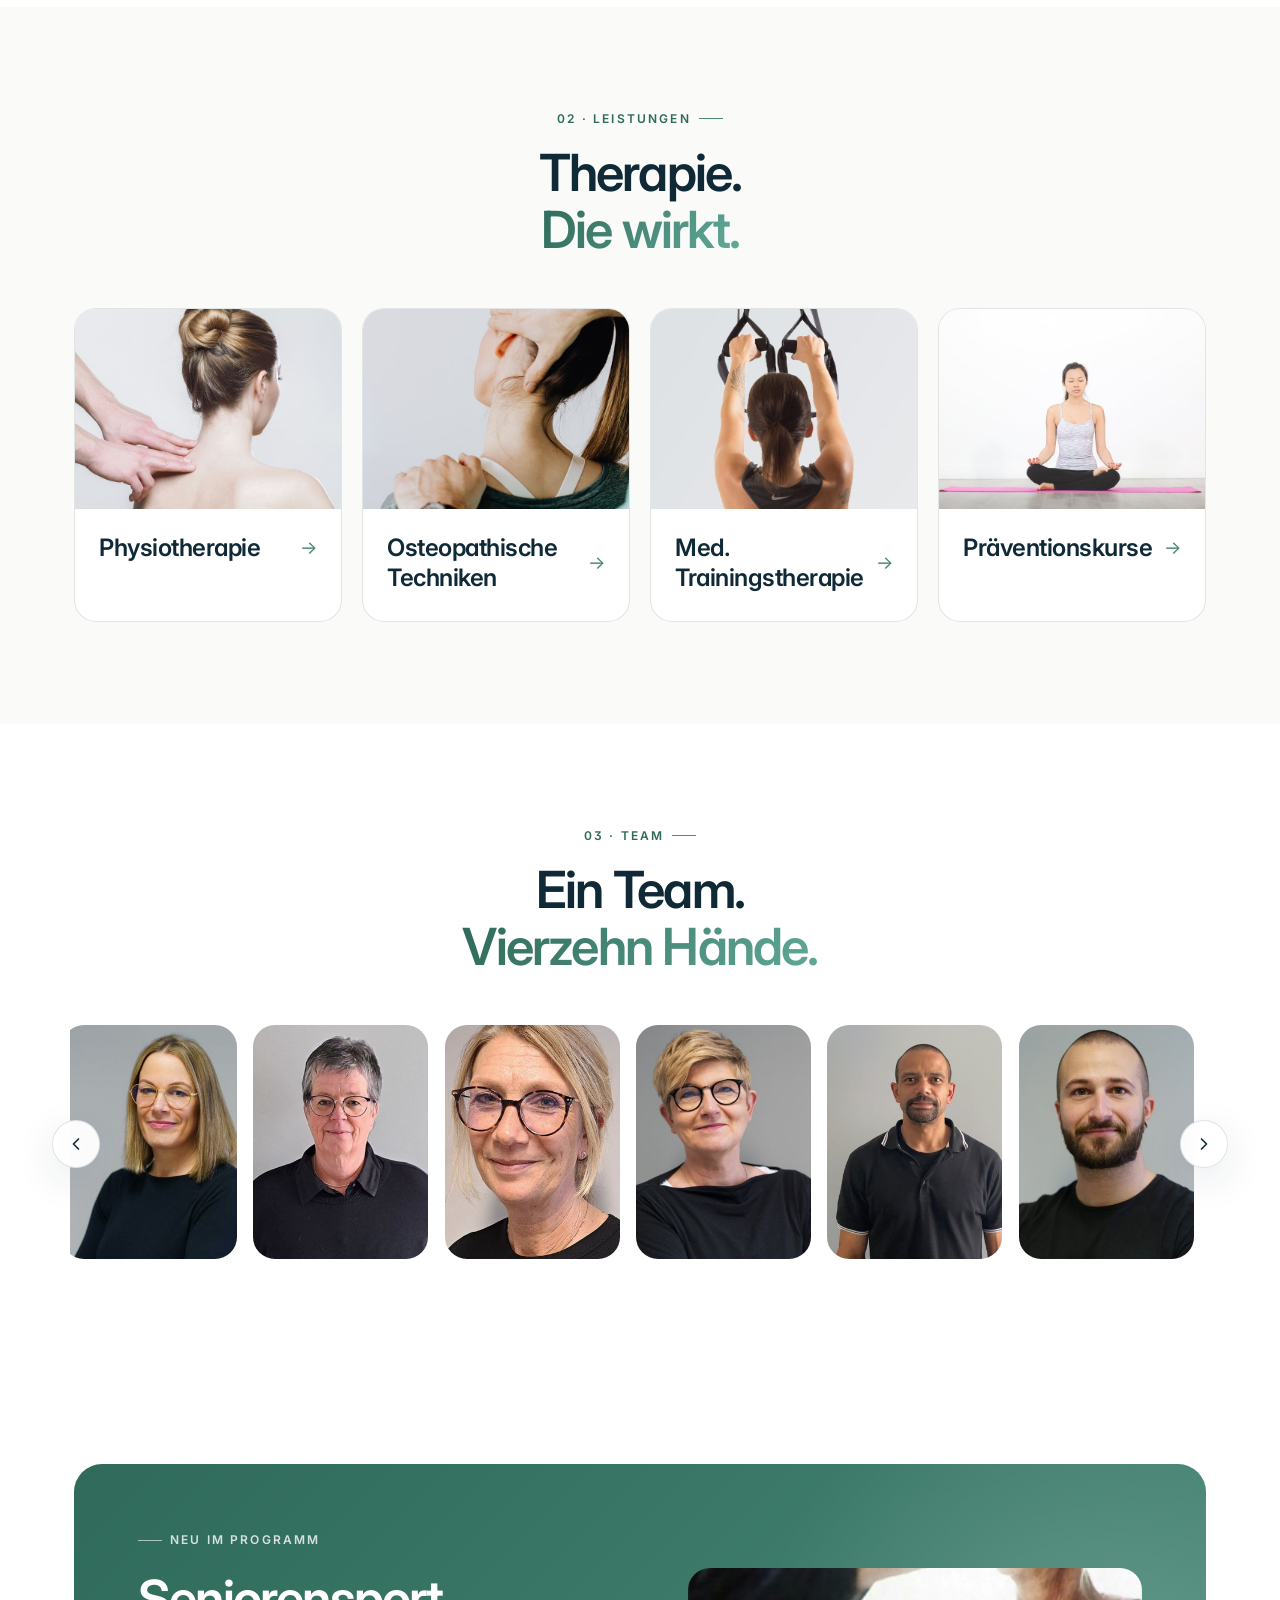
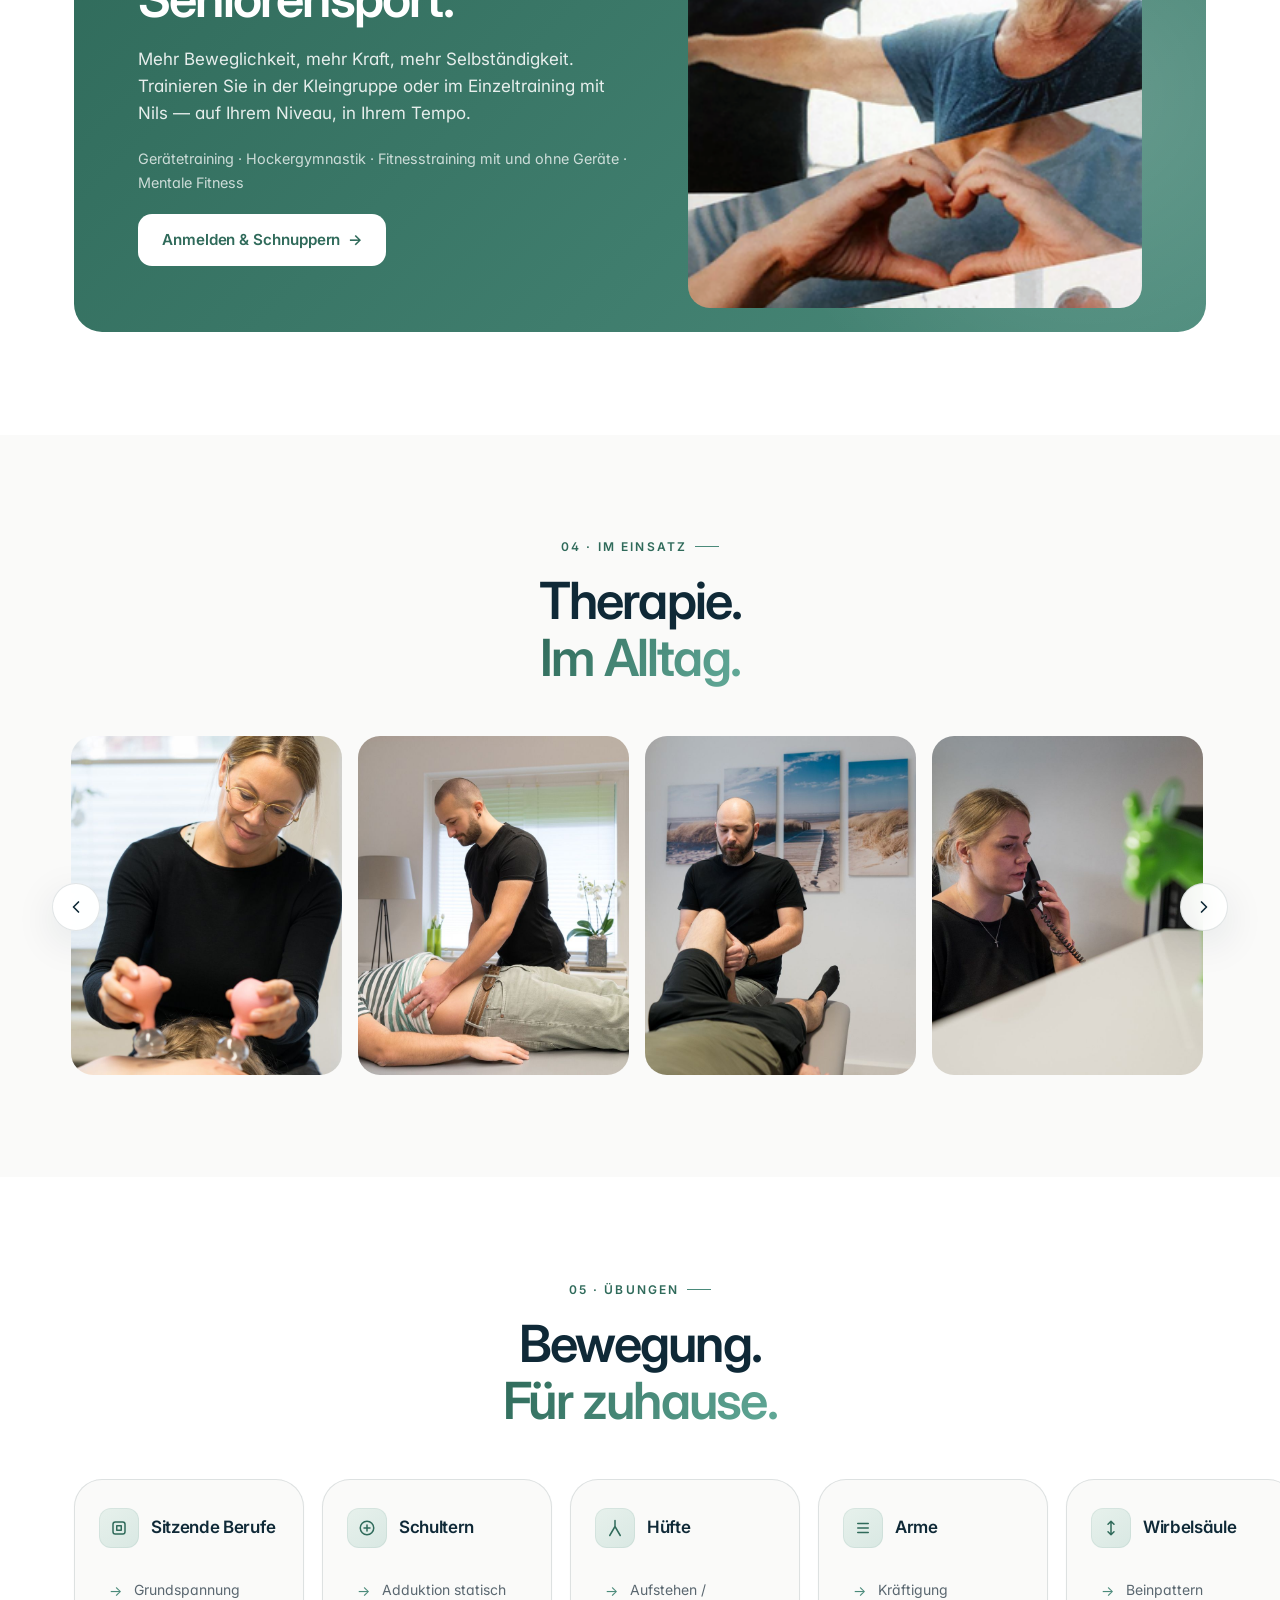
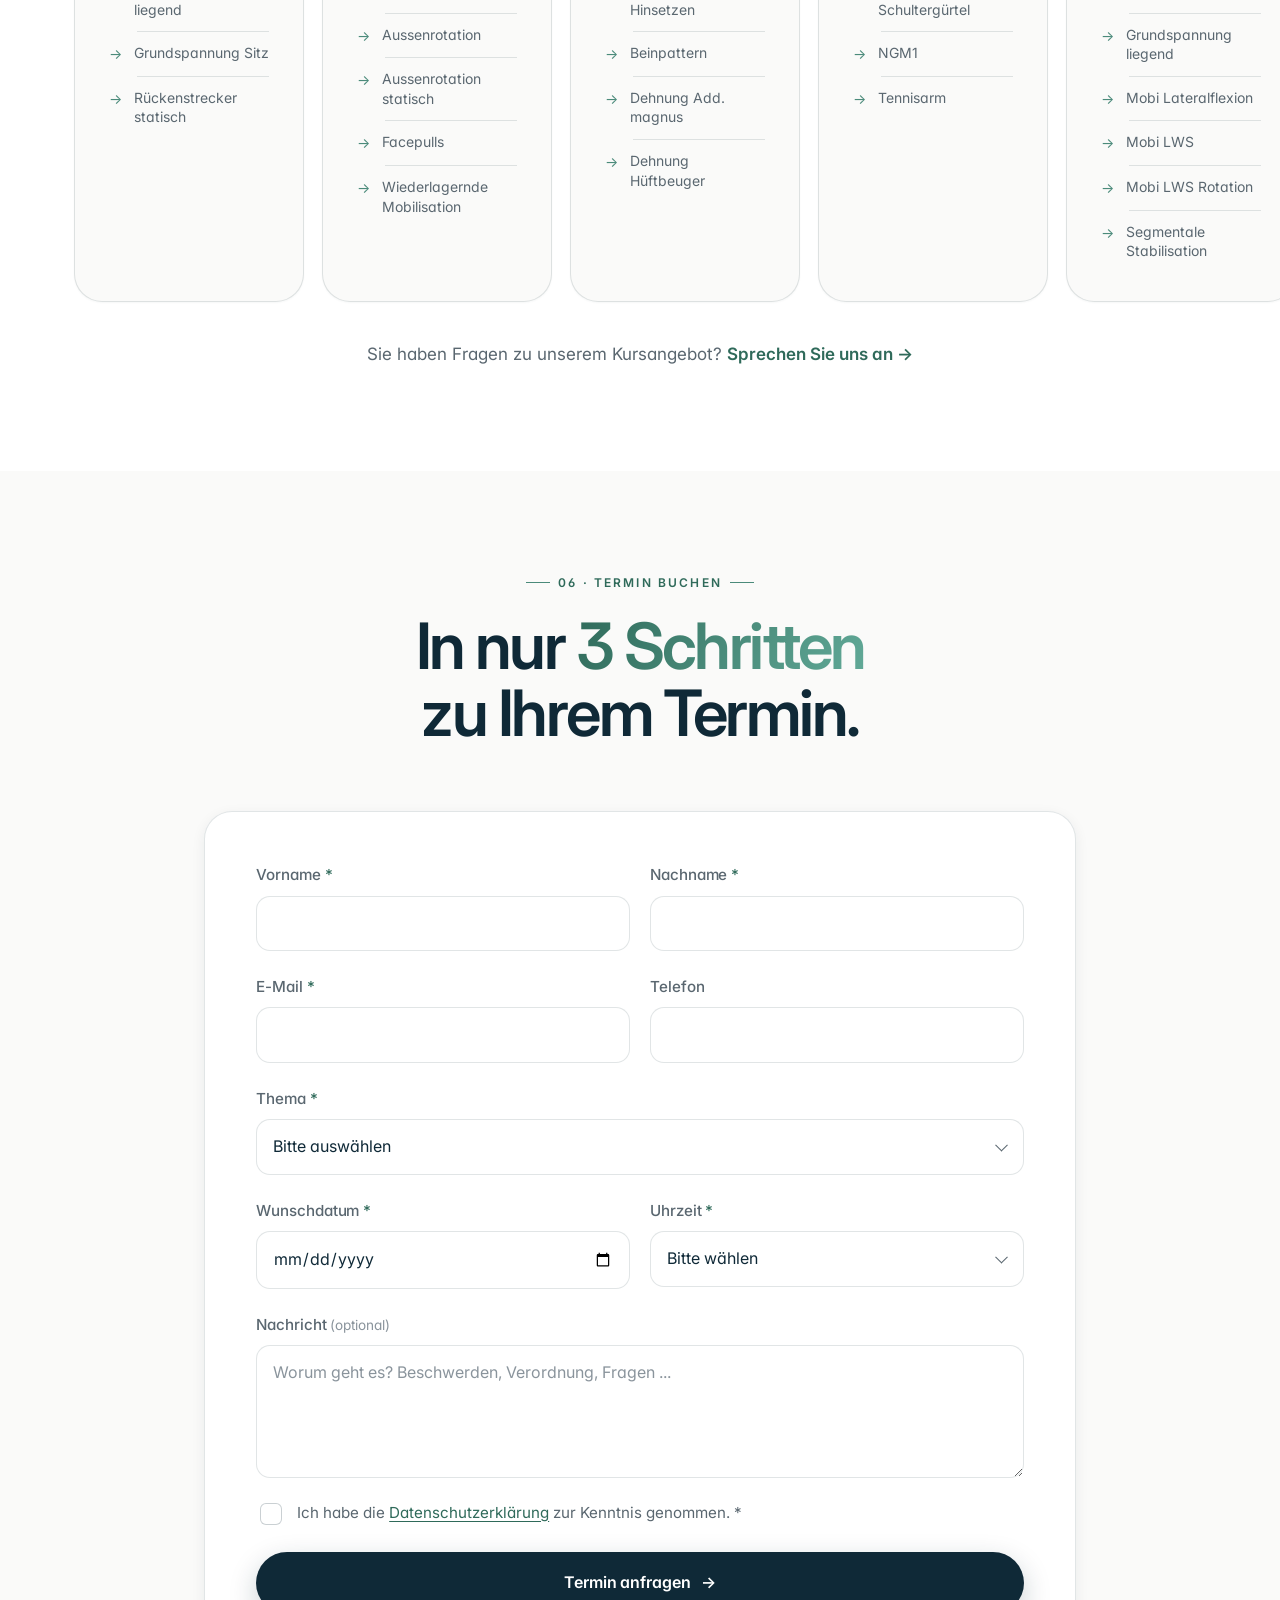
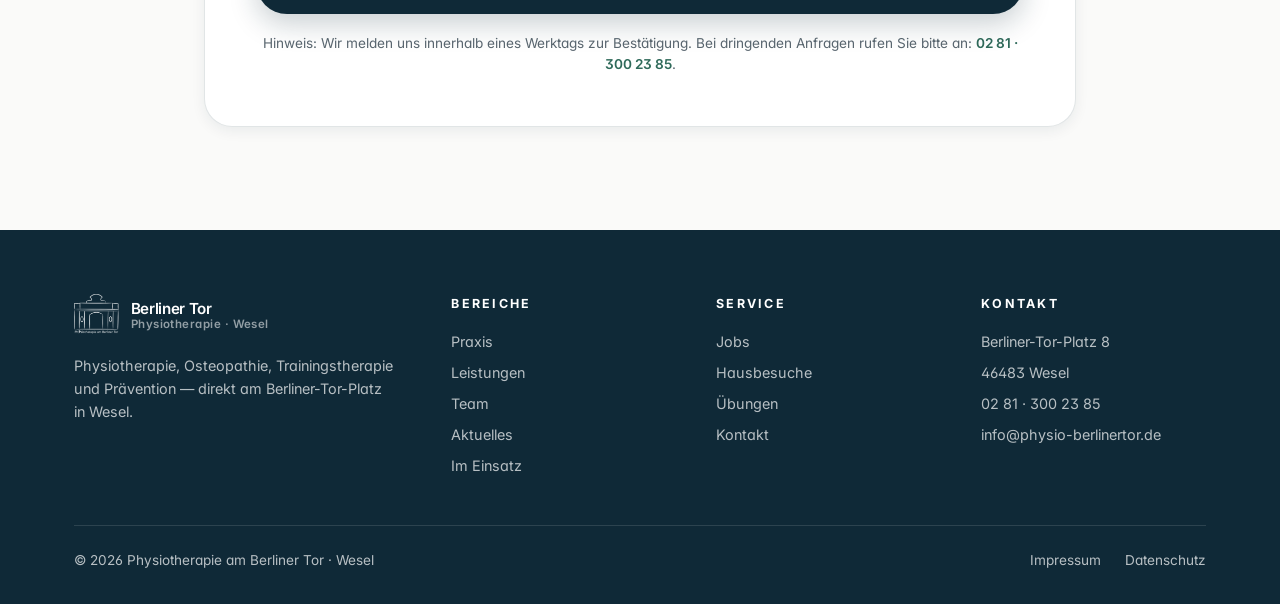
==== commit 81fb08d6: "Update: fx-Effekte, Inhalts-Updates (alle Seiten) Co-Authored-By: Claude Opus 4.8 (1M context) <nore" ====
--- a/index.html
+++ b/index.html
@@ -13,6 +13,7 @@
 
   <link rel="icon" type="image/png" href="images/logo.png">
   <link rel="stylesheet" href="style.css">
+  <link rel="stylesheet" href="fx.css" />
 </head>
 <body>
 
@@ -952,5 +953,6 @@
 </footer>
 
 <script src="script.js"></script>
+  <script src="fx.js"></script>
 </body>
 </html>
--- a/style.css
+++ b/style.css
@@ -1378,14 +1378,15 @@
   :root { --header-h: 60px; }
   body { font-size: 16px; }
 
-  /* ----- Container & Sections: viel mehr Atem ----- */
+  /* ----- Container & Sections: kompakter, übersichtlicher Rhythmus ----- */
   .container { padding: 0 22px; }
-  section { padding: 5.5rem 0; }
+  section { padding: 3.25rem 0; }
+  section.tight { padding: 2.25rem 0; }
   .section-head {
     text-align: left;
     align-items: flex-start;
-    margin-bottom: 2.5rem;
-    gap: 1rem;
+    margin-bottom: 2.25rem;
+    gap: 0.9rem;
     max-width: 100%;
   }
   .section-head .eyebrow {
@@ -1424,8 +1425,7 @@
 
   /* ----- Hero: kinematisch, edge-to-edge ----- */
   .hero {
-    padding: calc(var(--header-h) + 2.5rem) 0 clamp(2.5rem, 8vh, 5rem);
-    min-height: 100vh;
+    padding: calc(var(--header-h) + 1.75rem) 0 clamp(2rem, 5vh, 3rem);
     min-height: 100svh;
     display: flex;
     flex-direction: column;
@@ -1444,11 +1444,11 @@
   .hero-orb-2 { display: none; }
   .hero-inner {
     grid-template-columns: 1fr;
-    gap: 2.5rem;
+    gap: 1.75rem;
     padding: 0;
   }
   .hero-copy {
-    gap: 1.5rem;
+    gap: 1.125rem;
     padding: 0 22px;
     max-width: 100%;
   }
@@ -1553,28 +1553,28 @@
     border-radius: 0;
     box-shadow: none;
     background: transparent;
-    padding: 2rem 0;
+    padding: 1.5rem 0;
     position: relative;
   }
   .service-card:hover { transform: none; box-shadow: none; }
   .service-card-img { display: none; }
   .service-card-body {
     padding: 0;
-    gap: 0.75rem;
+    gap: 0.5rem;
   }
   .service-card-body::before {
     content: counter(srv, decimal-leading-zero);
     font-family: var(--font-serif);
     font-style: italic;
-    font-size: 1.5rem;
+    font-size: 1.25rem;
     font-weight: 500;
     color: var(--sage-deep);
     letter-spacing: -0.02em;
     line-height: 1;
-    margin-bottom: 0.25rem;
+    margin-bottom: 0.125rem;
   }
   .service-card h3 {
-    font-size: 1.5rem;
+    font-size: 1.375rem;
     letter-spacing: -0.03em;
     color: var(--ink);
     font-weight: 600;
@@ -1606,8 +1606,8 @@
   /* ----- Aktuelles / Highlight ----- */
   .highlight {
     grid-template-columns: 1fr;
-    padding: 2rem;
-    gap: 1.75rem;
+    padding: 1.75rem;
+    gap: 1.5rem;
     border-radius: var(--radius-xl);
     text-align: left;
   }
@@ -1633,13 +1633,13 @@
     border-top: 1px solid var(--line);
   }
   .video-cat {
-    padding: 1.25rem 0;
+    padding: 1rem 0;
     border: none;
     border-bottom: 1px solid var(--line);
     border-radius: 0;
     background: transparent;
     flex-direction: column;
-    gap: 0.75rem;
+    gap: 0.5rem;
   }
   .video-cat:hover { box-shadow: none; border-color: var(--line); }
   .video-cat-head {
@@ -1673,14 +1673,18 @@
     text-align: left;
   }
   .termin-form {
-    padding: 1.75rem;
+    padding: 1.375rem;
     border-radius: var(--radius-xl);
-  }
-  .form-row { grid-template-columns: 1fr; gap: 1.25rem; }
+    gap: 1rem;
+  }
+  .form-row { grid-template-columns: 1fr; gap: 1rem; }
+  .field { gap: 0.375rem; }
+  .field label { font-size: 0.9rem; }
   .field input,
   .field textarea,
-  .field select { padding: 16px 16px; font-size: 16px; }
-  .btn-submit { padding: 18px 20px; min-height: 54px; }
+  .field select { padding: 13px 14px; font-size: 16px; }
+  .field textarea { min-height: 88px; }
+  .btn-submit { padding: 15px 20px; min-height: 50px; }
 
   /* ----- Kontakt ----- */
   .kontakt-grid { grid-template-columns: 1fr; gap: 1.5rem; }
@@ -1691,8 +1695,8 @@
   /* ----- Footer: Spalten nebeneinander ----- */
   .footer-grid {
     grid-template-columns: repeat(3, 1fr);
-    gap: 1.75rem 1rem;
-    margin-bottom: 2rem;
+    gap: 1.5rem 1rem;
+    margin-bottom: 1.5rem;
   }
   .footer-grid > :nth-child(1) { grid-column: 1 / -1; }
   .footer-grid > :nth-child(4) { grid-column: auto; }
@@ -1721,7 +1725,8 @@
    ========================================================= */
 @media (max-width: 480px) {
   .container { padding: 0 20px; }
-  section { padding: 4.5rem 0; }
+  section { padding: 2.75rem 0; }
+  section.tight { padding: 2rem 0; }
 
   .brand-text { display: none; }
   .brand img { height: 36px; }
@@ -1743,8 +1748,9 @@
   .highlight { padding: 1.75rem; }
   .highlight h2 { font-size: 1.875rem; }
 
-  .termin-form { padding: 1.5rem; }
-  .checkbox { font-size: 0.9rem; }
+  .termin-form { padding: 1.125rem; gap: 0.875rem; }
+  .form-row { gap: 0.875rem; }
+  .checkbox { font-size: 0.875rem; }
 
   .contact-card { padding: 1.5rem; gap: 1.5rem; }
 
--- a/fx.css
+++ b/fx.css
@@ -0,0 +1,58 @@
+/* =========================================================================
+   FX – Premium-Animationen (zu style.css ergänzend geladen)
+   Akzent: Sage
+   ========================================================================= */
+:root{
+  --fx:    var(--sage, #4a8a7a);
+  --fx-2:  var(--sage-glow, #6db8a6);
+  --fx-glow: rgba(109, 184, 166, 0.55);
+}
+
+/* 1. Scroll-Fortschrittsbalken */
+.fx-progress{
+  position: fixed; top: 0; left: 0; height: 3px; width: 100%;
+  transform: scaleX(0); transform-origin: 0 50%;
+  background: linear-gradient(90deg, var(--fx), var(--fx-2));
+  box-shadow: 0 0 14px var(--fx-glow);
+  z-index: 9999; pointer-events: none; will-change: transform;
+}
+
+/* 2. Magnetische Buttons */
+.fx-magnetic{ transition: transform .45s cubic-bezier(.16, 1, .3, 1); will-change: transform; }
+
+/* 3. 3D-Tilt + Lichtspot */
+.fx-tilt{
+  position: relative; transform-style: preserve-3d; will-change: transform;
+  transition: transform .55s cubic-bezier(.16, 1, .3, 1), box-shadow .55s ease;
+}
+.fx-tilt.is-tilting{ transition: transform .14s ease-out; }
+.fx-tilt::after{
+  content: ""; position: absolute; inset: 0; border-radius: inherit; z-index: 3;
+  pointer-events: none; opacity: 0; transition: opacity .4s ease;
+  background: radial-gradient(340px circle at var(--fx-mx, 50%) var(--fx-my, 50%),
+              color-mix(in srgb, var(--fx) 20%, transparent), transparent 55%);
+}
+.fx-tilt.is-tilting::after{ opacity: 1; }
+
+/* 4. Gradient-Text-Shimmer */
+.accent-gradient{
+  background-size: 220% auto;
+  animation: fx-shimmer 6s ease-in-out infinite;
+}
+@keyframes fx-shimmer{
+  0%, 100% { background-position: 0% 50%; }
+  50%      { background-position: 100% 50%; }
+}
+
+/* 5. Parallax-Basis */
+.hero-visual, .highlight-visual, .about-visual, [data-fx-parallax]{ will-change: transform; }
+
+@media (max-width: 980px){
+  .fx-tilt::after{ display: none; }
+}
+@media (prefers-reduced-motion: reduce){
+  .fx-progress{ display: none; }
+  .fx-magnetic, .fx-tilt{ transform: none !important; transition: none; }
+  .fx-tilt::after{ display: none; }
+  .accent-gradient{ animation: none; }
+}
